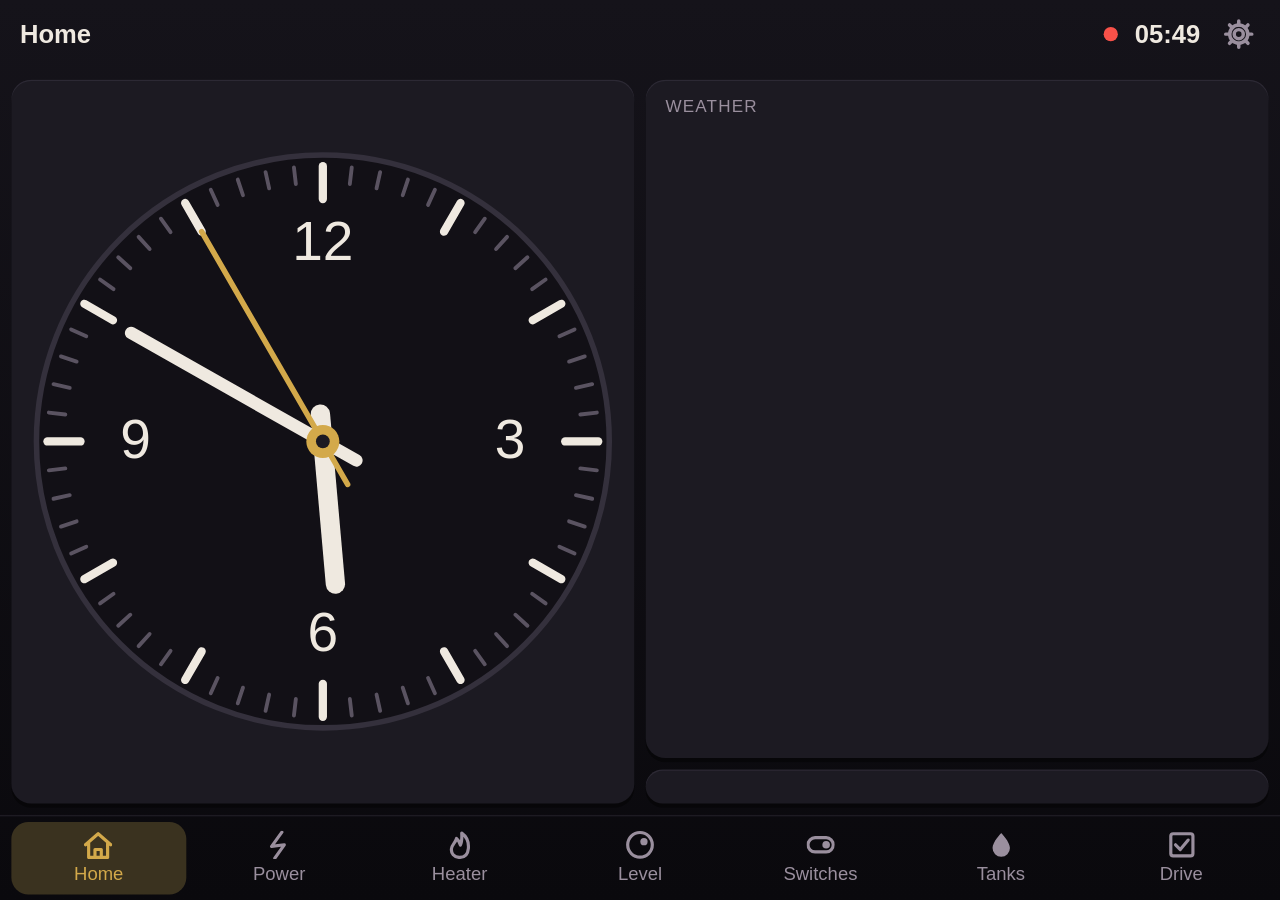
==== static/app.html @ 7e8dc15c "CamperDash: first public release Campervan monitoring and control: one RP2350 relay-board hub talks " ====
<!DOCTYPE html>
<html lang="en">
<head>
<meta charset="utf-8">
<meta name="viewport" content="width=device-width, initial-scale=1, viewport-fit=cover">
<meta name="theme-color" content="#0f0e12">
<!-- Add to Home Screen: the Camperlux icon and name, opening full-screen -->
<link rel="manifest" href="/manifest.json">
<link rel="apple-touch-icon" href="/icon-180.jpg">
<meta name="mobile-web-app-capable" content="yes">
<meta name="apple-mobile-web-app-capable" content="yes">
<meta name="apple-mobile-web-app-title" content="Camperlux">
<!-- black-translucent: the status bar sits over the page, and #app's top padding
     (the safe area) keeps the page clear of it - with "black" the space was given twice -->
<meta name="apple-mobile-web-app-status-bar-style" content="black-translucent">
<script>if(/; wv\)/.test(navigator.userAgent)) document.documentElement.classList.add("wv");</script>
<title>IntrepidVan</title>
<style>
/* The van display's look, for any screen. Colours are the display's own
   (display/gfx.py); on a wide screen the pages are laid out as on the 4"
   panel, on a phone the cards stack. */
:root{
  --bg:#0f0e12; --bgtop:#15131a; --bgbot:#0a090d; --panel:#1c1a22; --panel2:#27242e;
  --line:#34303c; --hi:#2c2934; --txt:#efe9e0; --muted:#9a8f9e; --green:#3fb950;
  --amber:#d29922; --red:#f85149; --blue:#58a6ff; --cyan:#39d3c3; --brand:#d3a94a;
  --flame:#ff9d3c; --ember:#ff6a3d; --r:14px;
}
*{box-sizing:border-box;-webkit-tap-highlight-color:transparent}
html,body{margin:0;height:100%;background:var(--bg);color:var(--txt);overflow:hidden;
  font-family:Inter,-apple-system,"Segoe UI",Roboto,Helvetica,Arial,sans-serif;
  -webkit-font-smoothing:antialiased;user-select:none}
#app{position:fixed;left:0;top:0;width:100vw;height:100vh;display:flex;flex-direction:column;
  transform-origin:0 0;
  background:linear-gradient(var(--bgtop),var(--bgbot));
  padding:env(safe-area-inset-top) env(safe-area-inset-right) 0 env(safe-area-inset-left)}
body.alerting #app{top:var(--alerth,52px);padding-top:0}
/* Inside the Android app the app itself keeps the page clear of the status and
   navigation bars, yet its WebView still reports them as safe areas: without
   this the space was given twice, a band above the header and below the tabs. */
html.wv #app{padding:0}
html.wv nav{height:60px;padding-bottom:4px}
html.wv #alertbar{padding-top:10px}
/* no hub password yet: a reminder in the header, until one is set */
#nopw{background:var(--amber);color:#15131a;font-size:12px;font-weight:700;padding:4px 10px;border-radius:999px;
  text-decoration:none;white-space:nowrap}   /* the banner covers the notch */
#alertbar{position:fixed;left:0;right:0;top:0;z-index:950;display:none;align-items:center;gap:12px;
  padding:calc(10px + env(safe-area-inset-top)) calc(16px + env(safe-area-inset-right)) 10px calc(16px + env(safe-area-inset-left));
  background:var(--red);color:#fff;font-size:15px;font-weight:600;box-shadow:0 2px 18px rgba(0,0,0,.5)}
#alertbar.show{display:flex}
#alertbar .atext{flex:1;min-width:0}
#alertbar .adetail{display:block;font-weight:400;font-size:13px;opacity:.92;margin-top:2px}
#alertbar button{background:rgba(255,255,255,.16);color:#fff;border:1px solid rgba(255,255,255,.5);
  border-radius:10px;padding:8px 12px;font-weight:600;flex:0 0 auto}
button{font:inherit;color:inherit;border:0;background:none;cursor:pointer}
svg{display:block}
.ic{width:18px;height:18px;flex:0 0 auto;fill:none;stroke:currentColor;stroke-width:2;
  stroke-linecap:round;stroke-linejoin:round}

/* ---- header: the page's name, its selector or buttons, status and clock -- */
header{height:48px;flex:0 0 auto;display:flex;align-items:center;gap:10px;padding:0 14px}
#title{font-weight:600;font-size:18px;white-space:nowrap;overflow:hidden;text-overflow:ellipsis;min-width:0}
#hbar{display:flex;gap:8px;align-items:center;flex:0 1 auto;min-width:0;overflow-x:auto;scrollbar-width:none}
#hbar::-webkit-scrollbar{display:none}
.chip{display:flex;align-items:center;gap:6px;background:var(--panel);border-radius:999px;
  padding:5px 12px 5px 9px;font-size:14px;color:var(--txt);white-space:nowrap}
.chip .ic{width:16px;height:16px;color:var(--muted)}
.seg{display:flex;background:var(--panel);border-radius:999px;padding:2px}
.seg button{padding:4px 12px;border-radius:999px;font-size:14px;white-space:nowrap}
.seg button.on{background:var(--brand);color:#000}
#hright{margin-left:auto;display:flex;align-items:center;gap:12px;flex:0 0 auto}
#link{width:10px;height:10px;border-radius:50%;background:var(--muted)}
#link.ok{background:var(--green)} #link.stale{background:var(--amber)} #link.down{background:var(--red)}
#clock{font-weight:600;font-size:18px;font-variant-numeric:tabular-nums}
#gear{display:flex;padding:4px;color:var(--muted)} #gear .ic{width:22px;height:22px}

/* ---- the pages, side by side for swiping ---- */
#pages{position:relative;flex:1 1 auto;overflow:hidden;touch-action:pan-y}
.page{position:absolute;inset:0;overflow-y:auto;overflow-x:hidden;padding:8px;display:none;
  -webkit-overflow-scrolling:touch}
.page.show{display:block}
.view{display:none;height:100%} .view.show{display:block}

/* ---- the tab bar ---- */
nav{height:calc(60px + env(safe-area-inset-bottom));flex:0 0 auto;display:flex;justify-content:space-around;align-items:stretch;
  padding:4px 6px calc(4px + env(safe-area-inset-bottom));border-top:1px solid #1d1b22}
nav button{flex:1;min-width:0;display:flex;flex-direction:column;align-items:center;justify-content:center;
  gap:3px;font-size:13px;color:var(--muted);border-radius:12px;margin:0 2px;white-space:nowrap;overflow:hidden}
nav button .ic{width:20px;height:20px}
nav button.on{color:var(--brand);background:#3a321f}

/* ---- cards and controls ---- */
.card{background:var(--panel);border-radius:var(--r);padding:12px 14px;position:relative;
  box-shadow:0 3px 0 #0006, inset 0 1px 0 var(--hi)}
.lab{font-size:12px;letter-spacing:.8px;text-transform:uppercase;color:var(--muted)}
.muted{color:var(--muted)} .small{font-size:13px} .num{font-variant-numeric:tabular-nums}
.btn{display:flex;align-items:center;justify-content:center;gap:8px;background:var(--panel2);
  border-radius:12px;min-height:44px;padding:0 12px;font-size:17px;font-weight:600}
.btn:disabled{opacity:.45;cursor:default}
.btn.lit{background:var(--brand);color:#000} .btn.hot{background:var(--flame);color:#000}
.btn.danger{background:#7a2b2c} .btn.go{background:#2c6b3a}
.btn .ic{width:18px;height:18px}
.step{display:inline-flex;align-items:center;gap:4px}
.step button{width:32px;height:32px;border-radius:50%;background:var(--panel2);display:flex;
  align-items:center;justify-content:center} .step button .ic{width:14px;height:14px}
.step b{min-width:58px;text-align:center;background:var(--panel2);border-radius:8px;padding:5px 6px;
  font-variant-numeric:tabular-nums}
.tog{width:52px;height:28px;border-radius:14px;background:var(--panel2);position:relative;flex:0 0 auto}
.tog::after{content:"";position:absolute;top:4px;left:4px;width:20px;height:20px;border-radius:50%;
  background:var(--muted);transition:.2s}
.tog.on{background:var(--brand)} .tog.on::after{left:28px;background:var(--txt)}
.dot{display:inline-block;width:10px;height:10px;border-radius:50%;vertical-align:middle}
.grid{display:grid;gap:8px;height:100%}

/* layouts per page: the display's on a wide screen, stacked on a phone */
.home{grid-template-columns:1fr 1fr} .home .right{display:grid;gap:8px;grid-template-rows:1fr auto}
.two{grid-template-columns:1fr 1fr}
.side{grid-template-columns:minmax(0,1.7fr) minmax(170px,1fr)}
.sw{grid-template-columns:repeat(3,1fr);grid-template-rows:1fr 1fr}
/* Laid out as the display: rows share the height, and diagrams shrink to fit
   it - without this a wide column made the clock, the heater diagram and the
   bubble taller than the screen on a phone held sideways. */
body:not(.narrow) .home,body:not(.narrow) .two,body:not(.narrow) .side{grid-template-rows:minmax(0,1fr)}
body:not(.narrow) .grid > *{min-height:0}
body:not(.narrow) #lvmain{min-height:0 !important}
.dia,#clockface{max-width:100%;max-height:100%}
/* a phone held upright: the cards stack (body.narrow is set by fit() below) */
body.narrow .home,body.narrow .two,body.narrow .side{grid-template-columns:1fr;height:auto}
body.narrow .sw{grid-template-columns:1fr 1fr;grid-template-rows:none;height:auto}
body.narrow .grid{height:auto}
body.narrow #clock{font-size:16px}
body.narrow header{gap:8px;padding:6px 10px;height:auto;flex-wrap:wrap;row-gap:6px}
body.narrow #title{flex:1 1 0} body.narrow #hbar{order:3;width:100%} body.narrow #hbar:empty{display:none}
body.narrow nav{padding-left:2px;padding-right:2px}
body.narrow nav button{font-size:10.5px;margin:0 1px;padding:0}
/* upright phone: the weather and battery cards' contents sit in the middle */
body.narrow #wbody,body.narrow #hbatt{text-align:center}
body.narrow #wbody>div:first-child,body.narrow #hbatt .battbox{justify-content:center}

/* ---- Home ---- */
#clockface{width:100%;height:100%;max-height:100%;cursor:pointer}
.wx{cursor:pointer;min-height:120px}
.wx .big{font-size:44px;font-weight:700;line-height:1}
.wxmap{margin-top:10px}
.wxmap a{position:relative;display:block;width:100%;height:110px;border-radius:10px;
  overflow:hidden;background:#27242e;border:1px solid var(--line)}
.wxmap a img{position:absolute;width:257px;height:257px;max-width:none}
.wxmap a i{position:absolute;left:50%;top:50%;width:12px;height:12px;margin:-6px 0 0 -6px;border-radius:50%;
  background:#f85149;border:2px solid #fff;box-shadow:0 0 0 2px rgba(0,0,0,.35)}
.wxmap a b{position:absolute;right:3px;bottom:2px;font:9px sans-serif;color:#333;
  background:rgba(255,255,255,.75);padding:0 2px;border-radius:2px}
.wxmap .ll{text-align:center;margin-top:5px}
.battbox{display:flex;gap:14px;align-items:center}
.pct{font-size:36px;font-weight:700}

/* ---- Power flow and heater diagram ---- */
.dia{width:100%;height:100%}
.dia{font-size:15px} .dia text{fill:var(--txt);font-family:inherit}   /* size on the svg, so a label's own font-size wins */
.dia .m{fill:var(--muted)} .dia .b{font-weight:600;font-size:18px}
.trk{fill:none;stroke-width:3} .flowdots{fill:none;stroke-width:7;stroke-linecap:round;
  stroke-dasharray:0 14;animation:run linear infinite}
@keyframes run{to{stroke-dashoffset:-14}}
@keyframes spin{to{transform:rotate(360deg)}}
@keyframes flick{0%,100%{transform:scale(1,1)}30%{transform:scale(.94,1.08)}60%{transform:scale(1.04,.93)}80%{transform:scale(.97,1.04)}}
@keyframes rise{0%{transform:translateY(0);opacity:0}15%{opacity:1}100%{transform:translateY(-44px);opacity:0}}
@keyframes puff{0%{transform:translate(0,0) scale(.5);opacity:.8}100%{transform:translate(4px,20px) scale(1.4);opacity:0}}
@keyframes dash{to{stroke-dashoffset:-12}}
@keyframes glow{0%,100%{opacity:.55}50%{opacity:1}}
.fan{transform-box:fill-box;transform-origin:50% 50%;animation:spin 1.6s linear infinite}
.flame{transform-box:fill-box;transform-origin:50% 100%;animation:flick .9s ease-in-out infinite}
.pipe{stroke-width:6;fill:none;stroke-dasharray:6 6;animation:dash .3s linear infinite}
.bub{animation:rise 1.7s ease-in infinite}
.puff{animation:puff 1.4s ease-out infinite}
.elem{animation:glow 1.6s ease-in-out infinite}

/* ---- heater controls ---- */
.ctrls{display:grid;gap:7px;align-content:start}
.ctrls .row{display:grid;grid-template-columns:1fr 48px;gap:7px}

/* ---- Lights ---- */
#wheel{width:150px;height:150px;border-radius:50%;position:relative;cursor:crosshair;flex:0 0 auto;
  background:radial-gradient(circle,#fff 0,#fff0 70%),conic-gradient(red,yellow,lime,cyan,blue,magenta,red)}
#wheel.off{opacity:.45}
#wmark{position:absolute;width:16px;height:16px;border-radius:50%;border:3px solid var(--txt);
  box-shadow:0 0 0 2px #000;transform:translate(-50%,-50%)}
#panicbtn{width:112px;height:112px;border-radius:50%;background:#b8403b;color:var(--txt);
  font-weight:700;font-size:18px;display:flex;flex-direction:column;align-items:center;
  justify-content:center;gap:4px;margin:10px auto;position:relative;touch-action:none}
#panicring{position:absolute;inset:-7px;border-radius:50%;
  background:conic-gradient(var(--txt) var(--p,0%),#0000 0);-webkit-mask:radial-gradient(#0000 60px,#000 61px);
  mask:radial-gradient(#0000 60px,#000 61px)}

/* ---- Level ---- */
.lvl svg text{font-family:inherit}

/* ---- Switches ---- */
.swb{display:flex;flex-direction:column;justify-content:space-between;text-align:left;
  background:var(--panel);border-radius:var(--r);padding:14px;min-height:108px;
  box-shadow:0 3px 0 #0006, inset 0 1px 0 var(--hi);border:1px solid transparent}
.swb .ic{width:28px;height:28px;color:var(--muted)}
.swb.on{background:#33291a;border-color:var(--brand)} .swb.on .ic{color:var(--brand)}
.swb b{font-size:18px;margin-top:10px} .swb .ft{display:flex;justify-content:space-between;align-items:center}

/* ---- Drive ---- */
.tick{display:flex;align-items:center;gap:12px;padding:9px 0;cursor:pointer;font-size:17px}
.tick .box{width:24px;height:24px;border-radius:5px;border:2px solid var(--line);display:flex;
  align-items:center;justify-content:center;flex:0 0 auto}
.tick.on{color:var(--muted)} .tick.on .box{background:var(--green);border-color:var(--green)}
.check{display:flex;gap:12px;align-items:flex-start;padding:7px 0}

/* ---- the logo page: the whole screen, as on the display ---- */
#logopage{display:none;align-items:center;justify-content:center;background:var(--bg)}
#logopage.show{display:flex}
#badge{width:min(88%,88vh);height:auto;max-height:88%;border-radius:50%;pointer-events:none}
body.logo header,body.logo nav{display:none}

/* ---- pop-ups ---- */
#modal{position:fixed;inset:0;background:#000a;display:none;align-items:center;justify-content:center;z-index:50}
#modal.show{display:flex}
#modal .box{background:var(--panel);border-radius:16px;padding:18px;width:min(380px,92vw);text-align:center}
#modal h3{margin:4px 0 12px;font-size:21px} #modal p{margin:6px 0;color:var(--muted)}
#modal .acts{display:grid;grid-template-columns:1fr 1fr;gap:10px;margin-top:16px}
#toast{position:fixed;left:50%;bottom:74px;transform:translateX(-50%);background:var(--panel2);
  padding:9px 16px;border-radius:12px;display:none;z-index:40;font-size:15px}
</style>
</head>
<body>
<div id="app">
  <header>
    <div id="title">Home</div>
    <div id="hbar"></div>
    <div id="hright"><a id="nopw" href="/settings#security" style="display:none">Set a hub password</a>
      <span id="link" title="Hub"></span><span id="clock">--:--</span>
      <a id="gear" href="/settings" title="Settings"><svg class="ic" viewBox="0 0 18 18"><use href="#i-gear"/></svg></a></div>
  </header>
  <div id="pages">

  <!-- ================= Home ================= -->
  <section class="page" data-page="home">
    <div class="view show" data-view="main">
      <div class="grid home">
        <div class="card" style="padding:6px;display:flex;align-items:center;justify-content:center"
             onclick="subview('home','timer')"><svg id="clockface" viewBox="-110 -110 220 220"></svg></div>
        <div class="right">
          <div class="card wx" onclick="subview('home','forecast')">
            <div style="display:flex;justify-content:space-between"><span class="lab">Weather</span>
              <span class="muted small" id="wplace"></span></div>
            <div id="wbody"></div>
          </div>
          <div class="card" onclick="go('power');subview('power','battery')"><div id="hbatt"></div></div>
        </div>
      </div>
    </div>
    <div class="view" data-view="forecast"><div class="grid" style="grid-template-rows:auto 1fr">
      <div class="card"><div style="display:flex;justify-content:space-between"><span class="lab">Next 12 hours</span>
        <span class="small" style="color:var(--blue)">bars: chance of rain</span></div><svg id="fc12" viewBox="0 0 440 100" style="width:100%"></svg></div>
      <div class="grid" id="fcdays" style="grid-template-columns:repeat(3,1fr);height:auto"></div>
    </div></div>
    <div class="view" data-view="timer">
      <div id="ktview" style="text-align:center">
        <div id="kttime" class="num" style="font-size:min(22vw,110px);font-weight:700;margin-top:6px">05:00</div>
        <div class="muted" id="ktstate">Set the time</div>
        <div class="grid" style="grid-template-columns:repeat(4,1fr);height:auto;margin-top:14px">
          <button class="btn" data-kt="-60">&minus; 1 min</button><button class="btn" data-kt="60">+ 1 min</button>
          <button class="btn" data-kt="300">+ 5 min</button><button class="btn" data-kt="600">+ 10 min</button></div>
        <div class="grid" style="grid-template-columns:1fr 1fr;height:auto;margin-top:8px">
          <button class="btn" id="ktreset">Reset</button><button class="btn go" id="ktgo">Start</button></div>
      </div>
      <div id="acview" style="display:none;text-align:center">
        <div id="actime" class="num" style="font-size:min(22vw,110px);font-weight:700;color:var(--brand)">07:00</div>
        <div class="muted" id="acnote">&nbsp;</div>
        <div class="grid" style="grid-template-columns:repeat(4,1fr);height:auto;margin-top:14px">
          <button class="btn" data-ac="-60">&minus; 1 h</button><button class="btn" data-ac="60">+ 1 h</button>
          <button class="btn" data-ac="-5">&minus; 5 min</button><button class="btn" data-ac="5">+ 5 min</button></div>
        <div class="grid" style="grid-template-columns:repeat(3,1fr);height:auto;margin-top:8px">
          <button class="btn" id="acdays">Every day</button><button class="btn" id="acwarm">No warm-up</button>
          <button class="btn" id="acon">Alarm off</button></div>
      </div>
    </div>
  </section>

  <!-- ================= Power ================= -->
  <section class="page" data-page="power">
    <div class="view show" data-view="flow"><svg class="dia" id="flow" viewBox="0 36 480 242" preserveAspectRatio="xMidYMid meet"></svg></div>
    <div class="view" data-view="details"><div class="grid two">
      <div class="card"><div style="display:flex;justify-content:space-between;align-items:center">
        <span class="lab">Battery</span><button class="chip" onclick="subview('power','day')">24 h</button></div>
        <div id="pdbatt"></div></div>
      <div class="grid" id="pdtiles" style="grid-template-rows:repeat(4,1fr)"></div>
    </div></div>
    <div class="view" data-view="day"><div class="grid" style="grid-template-rows:1fr auto">
      <div class="card"><div style="display:flex;justify-content:space-between;align-items:center">
        <span class="lab">Battery &middot; last 24 hours</span><button class="chip" onclick="subview('power','flow')">Now</button></div>
        <svg id="daychart" viewBox="0 0 440 150" style="width:100%;height:calc(100% - 30px)" preserveAspectRatio="none"></svg></div>
      <div class="card"><span class="lab">Energy today</span><div id="today" class="grid" style="grid-template-columns:repeat(4,1fr);height:auto;margin-top:6px"></div></div>
    </div></div>
    <div class="view" data-view="battery"><div class="grid two" id="battpage"></div></div>
    <div class="view" data-view="lights"><div class="grid side">
      <div class="card" style="display:flex;gap:18px;flex-wrap:wrap;align-items:center;justify-content:center">
        <div style="width:100%" class="lab">Ambient light</div>
        <div id="wheel"><div id="wmark"></div></div>
        <div style="display:grid;gap:8px;min-width:130px">
          <button class="btn" id="amon">Off</button><button class="btn" id="amcyc">Cycle</button>
          <button class="btn" id="amwarm">Warm</button>
          <div class="muted small" style="text-align:center">Brightness</div>
          <div class="step" style="justify-content:center"><button data-ab="-10"><svg class="ic" viewBox="0 0 18 18"><use href="#i-minus"/></svg></button>
            <b id="ambv">50%</b><button data-ab="10"><svg class="ic" viewBox="0 0 18 18"><use href="#i-plus"/></svg></button></div>
        </div>
      </div>
      <div class="card" style="text-align:center"><div class="lab" style="text-align:left">Security</div>
        <button id="panicbtn"><span id="panicring"></span><svg class="ic" viewBox="0 0 18 18" style="width:28px;height:28px"><use href="#i-siren"/></svg>Hold</button>
        <div class="muted small">Hold for the siren</div>
        <button class="btn" id="guardbtn" style="width:100%;margin-top:12px">Guard off</button>
        <div class="muted small" id="guardnote" style="margin-top:6px"></div>
        <button class="btn" id="ledbtn" style="width:100%;margin-top:12px">Status light on</button>
        <div class="muted small" style="margin-top:6px">The van display's gold light. Alarms still flash it.</div>
      </div>
    </div></div>
  </section>

  <!-- ================= Heater ================= -->
  <section class="page" data-page="heater">
    <div class="view show" data-view="main"><div class="grid side">
      <div>
        <svg class="dia" id="hdia" viewBox="0 36 292 242" preserveAspectRatio="xMidYMid meet"></svg>
        <svg class="dia" id="hdial" viewBox="0 36 292 242" preserveAspectRatio="xMidYMid meet" style="display:none"></svg>
      </div>
      <div class="ctrls">
        <button class="btn" data-heat="air"><svg class="ic" viewBox="0 0 18 18"><use href="#i-flame"/></svg>Air heat</button>
        <button class="btn" data-heat="combi"><svg class="ic" viewBox="0 0 18 18"><use href="#i-flame"/></svg>Air + water</button>
        <button class="btn" data-heat="water"><svg class="ic" viewBox="0 0 18 18"><use href="#i-drop"/></svg>Water heat</button>
        <button class="btn" data-heat="vent" title="The fan on its own: no flame, no heat"><svg class="ic" viewBox="0 0 18 18"><use href="#i-fan"/></svg>Fan only</button>
        <div class="row"><button class="btn" id="hwater"><svg class="ic" viewBox="0 0 18 18"><use href="#i-drop"/></svg><span>60&deg;C</span></button>
          <button class="btn" data-heat="read" title="Read the heater"><svg class="ic" viewBox="0 0 18 18"><use href="#i-refresh"/></svg></button></div>
        <button class="btn danger" data-heat="off"><svg class="ic" viewBox="0 0 18 18"><use href="#i-power"/></svg>Off</button>
        <div style="display:flex;align-items:center;justify-content:center;gap:10px;margin-top:4px">
          <span class="muted">Heat to</span><span class="step"><button id="tminus"><svg class="ic" viewBox="0 0 18 18"><use href="#i-minus"/></svg></button>
          <b id="ttarget">20&deg;</b><button id="tplus"><svg class="ic" viewBox="0 0 18 18"><use href="#i-plus"/></svg></button></span></div>
        <div style="display:flex;align-items:center;justify-content:center;gap:6px" title="Fan speed, sent with the next heater command">
          <span class="muted">Fan</span><button class="btn" data-fan="1" style="min-width:40px;min-height:34px;padding:0">1</button><button class="btn" data-fan="2" style="min-width:40px;min-height:34px;padding:0">2</button><button class="btn" data-fan="3" style="min-width:40px;min-height:34px;padding:0">3</button><button class="btn" data-fan="4" style="min-width:40px;min-height:34px;padding:0">4</button></div>
        <div class="muted small" id="hmsg" style="text-align:center;min-height:18px"></div>
      </div>
    </div></div>
    <div class="view" data-view="schedule"><div id="sched" class="grid" style="grid-template-rows:repeat(3,auto);height:auto"></div></div>
  </section>

  <!-- ================= Level ================= -->
  <section class="page lvl" data-page="level">
    <div class="view show" data-view="main"><div class="grid side">
      <div class="card" style="padding:6px;display:flex;flex-direction:column">
        <svg id="lvmain" viewBox="0 0 200 200" style="flex:1;width:100%;min-height:200px"></svg>
        <div class="grid" style="grid-template-columns:1fr 1fr;height:auto">
          <button class="btn lit" id="lvbub">Bubble</button><button class="btn" id="lvwh">Wheels</button></div>
      </div>
      <div class="grid" style="grid-template-rows:1fr 1fr auto">
        <div class="card" id="lvfront"></div><div class="card" id="lvside"></div>
        <button class="btn on" id="lvcal">Set level here</button>
      </div>
    </div></div>
    <!-- G-force, for driving: as on the display -->
    <div class="view" data-view="gforce"><div class="grid side">
      <div class="card" style="padding:6px"><svg id="gball" viewBox="0 0 220 220" style="width:100%;height:100%;min-height:200px"></svg></div>
      <div class="grid" style="grid-template-rows:repeat(4,1fr)">
        <div class="card" id="gfwd"></div><div class="card" id="gcor"></div><div class="card" id="gbump"></div>
        <div class="card" id="gpeak" style="cursor:pointer" title="Tap to reset the peaks"></div>
      </div>
    </div></div>
  </section>

  <!-- ================= Switches ================= -->
  <section class="page" data-page="switches"><div class="grid sw" id="swgrid"></div></section>

  <!-- ================= Tanks ================= -->
  <section class="page" data-page="tanks"><div class="grid two" id="tanksgrid"></div></section>

  <!-- ================= Drive ================= -->
  <section class="page" data-page="drive"><div class="grid two">
    <div class="card"><div class="lab">The van</div><div id="dchecks" style="margin-top:6px"></div></div>
    <div class="card"><div class="lab">Before you go</div><div id="dticks" style="margin-top:4px"></div></div>
  </div></section>

  <!-- ================= the logo: past either end, no tab ================= -->
  <section class="page" data-page="logo" id="logopage">
    <img src="badge.jpg" alt="Camperlux" id="badge">
  </section>

  </div>
  <nav id="tabs"></nav>
</div>
<div id="modal"><div class="box"><h3 id="mtitle"></h3><div id="mlines"></div>
  <div class="acts"><button class="btn" id="mno">Cancel</button><button class="btn go" id="myes">Start</button></div></div></div>
<div id="toast"></div>

<svg width="0" height="0" style="position:absolute">
  <!-- the display's line icons (display/icons.py), 18 px box -->
  <symbol id="i-home" viewBox="0 0 18 18"><path d="M1 9 9 2l8 7M3 8v9h12V8M7 17v-5h4v5"/></symbol>
  <symbol id="i-bolt" viewBox="0 0 18 18"><path d="M11 1 4.5 10l8-1-6 8.5"/></symbol>
  <symbol id="i-flame" viewBox="0 0 18 18"><path d="M9 17c-3.4 0-5.4-2.6-5-5.6.4-2.7 2.4-3.6 3.2-6.4 1.5 1.3 2.2 2.8 2.4 4.2.8-1.3 1.1-3.3.9-7.6 3.2 2.3 4.5 6 4.2 9.6C14.4 14.8 12.4 17 9 17z"/></symbol>
  <symbol id="i-level" viewBox="0 0 18 18"><circle cx="9" cy="9" r="7.8"/><circle cx="11.5" cy="7" r="2.3" fill="currentColor" stroke="none"/></symbol>
  <symbol id="i-switch" viewBox="0 0 18 18"><rect x="1" y="4.5" width="16" height="9" rx="4.5"/><circle cx="12.5" cy="9" r="2.4" fill="currentColor" stroke="none"/></symbol>
  <symbol id="i-check" viewBox="0 0 18 18"><rect x="2" y="2" width="14" height="14" rx="1.5"/><path d="m5 9 3 3 5-6"/></symbol>
  <symbol id="i-sun" viewBox="0 0 18 18"><circle cx="9" cy="9" r="3.4" fill="currentColor" stroke="none"/><path d="M9 1.2v2M9 14.8v2M1.2 9h2M14.8 9h2M3.5 3.5l1.4 1.4M13.1 13.1l1.4 1.4M3.5 14.5l1.4-1.4M13.1 4.9l1.4-1.4" stroke-width="1.6"/></symbol>
  <symbol id="i-battery" viewBox="0 0 18 18"><rect x="1" y="5" width="14" height="9" rx="1.5"/><path d="M17 8v3" stroke-width="2.4"/><rect x="3.5" y="7.5" width="7" height="4" rx="1" fill="currentColor" stroke="none"/></symbol>
  <symbol id="i-bulb" viewBox="0 0 18 18"><circle cx="9" cy="7.5" r="5.7"/><path d="M6.8 13.3 7 14.5M11.2 13.3 11 14.5M7 15h4M7.5 17h3"/></symbol>
  <symbol id="i-drop" viewBox="0 0 18 18"><path d="M9 1.5s5.5 5.6 5.5 9.6a5.5 5.5 0 0 1-11 0C3.5 7.1 9 1.5 9 1.5z" fill="currentColor" stroke="none"/></symbol>
  <symbol id="i-snow" viewBox="0 0 18 18"><path d="M9 1v16M2.1 5l13.8 8M2.1 13 15.9 5"/></symbol>
  <symbol id="i-power" viewBox="0 0 18 18"><path d="M5 5.3a6.8 6.8 0 1 0 8 0M9 1.5v7"/></symbol>
  <symbol id="i-refresh" viewBox="0 0 18 18"><path d="M15.4 11A6.8 6.8 0 1 1 13.8 4.2"/><path d="M14.5 1l2 6.5L10 6z" fill="currentColor" stroke="none"/></symbol>
  <symbol id="i-minus" viewBox="0 0 18 18"><path d="M3 9h12" stroke-width="2.6"/></symbol>
  <symbol id="i-plus" viewBox="0 0 18 18"><path d="M3 9h12M9 3v12" stroke-width="2.6"/></symbol>
  <symbol id="i-clock" viewBox="0 0 18 18"><circle cx="9" cy="9" r="7.8"/><path d="M9 9V4.5M9 9l3 1.5"/></symbol>
  <symbol id="i-alarm" viewBox="0 0 18 18"><circle cx="9" cy="10" r="7.2"/><path d="M9 10V6.5M9 10l2.5 1.5M1.5 4l3-2.5M16.5 4l-3-2.5"/></symbol>
  <symbol id="i-plug" viewBox="0 0 18 18"><path d="M6.5 1v4M11.5 1v4M3.5 5h11v4a5.5 5.5 0 0 1-11 0zM9 14.5v3"/></symbol>
  <symbol id="i-engine" viewBox="0 0 18 18"><circle cx="5" cy="11" r="3.5"/><rect x="8.5" y="4" width="8.5" height="13" rx="1"/><path d="M11.3 7v7M14.2 7v7" stroke-width="1.5"/></symbol>
  <symbol id="i-siren" viewBox="0 0 18 18"><path d="M4 16v-5a5 5 0 0 1 10 0v5M2.5 16h13M9 1v2M2.5 3.5 4 5M15.5 3.5 14 5"/></symbol>
  <symbol id="i-gear" viewBox="0 0 18 18"><circle cx="9" cy="9" r="2.6"/><path d="M9 1.5v2.2M9 14.3v2.2M1.5 9h2.2M14.3 9h2.2M3.7 3.7l1.6 1.6M12.7 12.7l1.6 1.6M3.7 14.3l1.6-1.6M12.7 5.3l1.6-1.6"/><circle cx="9" cy="9" r="5.2"/></symbol>
  <symbol id="i-fan" viewBox="0 0 18 18"><circle cx="9" cy="9" r="7.9"/><path d="M9 9V3.7M9 9l4.6 2.65M9 9l-4.6 2.65" stroke-width="3.2"/></symbol>
  <symbol id="i-tv" viewBox="0 0 18 18"><rect x="1" y="2.5" width="16" height="11" rx="1.5"/><path d="M9 13.5v3M5.5 16.5h7"/></symbol>
  <symbol id="i-music" viewBox="0 0 18 18"><path d="M6.5 14V4L15 2v10"/><circle cx="4.6" cy="14.2" r="2.3" fill="currentColor" stroke="none"/><circle cx="13.1" cy="12.2" r="2.3" fill="currentColor" stroke="none"/></symbol>
  <symbol id="i-usb" viewBox="0 0 18 18"><path d="M9 3v11.5M9 11 5 8.5V6.6M9 9l4-2.5V4.9"/><path d="M9 .5l2.4 3.5H6.6z" fill="currentColor" stroke="none"/><circle cx="5" cy="5.4" r="1.6" fill="currentColor" stroke="none"/><rect x="11.7" y="2.4" width="2.6" height="2.6" rx=".5" fill="currentColor" stroke="none"/><circle cx="9" cy="15.4" r="2.1" fill="currentColor" stroke="none"/></symbol>
  <symbol id="i-cup" viewBox="0 0 18 18"><path d="M3 6h10l-1 9.5H4zM13.3 7.9a2.4 2.4 0 0 1 0 5"/><path d="M6 1.5v2.3M9.5 1.5v2.3" stroke-width="1.6"/></symbol>
  <symbol id="i-wifi" viewBox="0 0 18 18"><path d="M2.3 7.4a9.5 9.5 0 0 1 13.4 0M4.9 10.4a5.8 5.8 0 0 1 8.2 0"/><circle cx="9" cy="14.3" r="1.7" fill="currentColor" stroke="none"/></symbol>
  <symbol id="i-back" viewBox="0 0 18 18"><path d="M11 3 5 9l6 6" stroke-width="2.4"/></symbol>
</svg>

<script src="/common.js"></script>
<script>
"use strict";
// ============================================================================
// State
// ============================================================================
const $ = id => document.getElementById(id);
const PAGES = [["home","Home","home"],["power","Power","bolt"],["heater","Heater","flame"],
               ["level","Level","level"],["switches","Switches","switch"],["tanks","Tanks","drop"],
               ["drive","Drive","check"]];
let D = null;                 // the latest /api/data
let WX = null;                // the latest /api/weather
let LV = null;                // the latest /api/level
let hubOff = 0;               // hub clock minus this device's, s
let page = 0;
const LOGO = PAGES.length;    // the logo page: after the tabs' pages, reached by swiping
const sub = {home:"main", power:"flow", heater:"main", level:"main"};
let heaterView = "flow", levelView = "bubble", clockView = "timer";
let target = null, water = 2, busy = null, result = null, resultAt = 0;
let editing = 0;              // ms of the last local edit to a shared setting
const ic = (n, cls) => '<svg class="ic' + (cls ? ' ' + cls : '') + '" viewBox="0 0 18 18"><use href="#i-' + n + '"/></svg>';
const esc = s => String(s == null ? "" : s).replace(/[&<>"]/g, c => ({"&":"&amp;","<":"&lt;",">":"&gt;",'"':"&quot;"}[c]));
const hubNow = () => Date.now() / 1000 + hubOff;
const hm = h => { if(h == null || h < 0) return "–"; if(h >= 99) return "99+ h";
  const m = Math.round(h * 60); return m < 60 ? m + " m" : Math.floor(m / 60) + " h " + (m % 60) + " m"; };
// the same, tight: "12h15m", "45m", "99h+"
const hmShort = h => { if(h == null || h < 0) return "–"; if(h >= 99) return "99h+";
  const m = Math.round(h * 60); return m < 60 ? m + "m" : Math.floor(m / 60) + "h" + String(m % 60).padStart(2, "0") + "m"; };
const num = (v, d) => v == null ? "–" : Number(v).toFixed(d || 0);
function toast(t){ const e = $("toast"); e.textContent = t; e.style.display = "block";
  clearTimeout(toast.t); toast.t = setTimeout(() => e.style.display = "none", 3500); }

async function post(url, body){
  // the hub's password, when one is set, is asked for and sent by common.js
  const r = await (await fetch(url, {method:"POST", headers:{"Content-Type":"application/json"},
                                     body:JSON.stringify(body)})).json();
  if(r && r.auth) throw new Error("needs the hub's password");
  if(r && r.ok === false) throw new Error(r.error || "refused");
  return r;
}
async function share(part){           // the display's shared settings, as on the Van page
  editing = Date.now();
  try{ const r = await post("/api/display", part); if(D){ D.display = r.display; D.wake = r.wake; } render(); }
  catch(e){ toast("Not saved: " + e.message); }
}

// ============================================================================
// Navigation: tabs, header, sub-views, swipe
// ============================================================================
function buildTabs(){
  $("tabs").innerHTML = PAGES.map((p, i) => '<button data-i="' + i + '">' + ic(p[2]) + p[1] + '</button>').join("");
  $("tabs").querySelectorAll("button").forEach(b => b.onclick = () => go(+b.dataset.i));
}
function go(i){
  if(typeof i === "string") i = PAGES.findIndex(p => p[0] === i);
  if(i === page && i !== LOGO){ const n = PAGES[i][0]; if(sub[n]) subview(n, n === "power" ? "flow" : "main"); return; }
  page = i; showPage(); render();
  try{ localStorage.setItem("page", i); }catch(e){}
}
let shownPage = -1;
function showPage(){
  // a page opens at its top: each keeps its own scroll, and coming back to one
  // left scrolled down hid its heading and the top of its first card
  document.querySelectorAll(".page").forEach((s, i) => { s.classList.toggle("show", i === page); s.style.transform = "";
    if(i === page && page !== shownPage) s.scrollTop = 0; });
  shownPage = page;
  document.body.classList.toggle("logo", page === LOGO);
  $("tabs").querySelectorAll("button").forEach((b, i) => b.classList.toggle("on", i === page));
}
function subview(pg, v){
  sub[pg] = v;
  document.querySelectorAll('.page[data-page="' + pg + '"] .view').forEach(e => e.classList.toggle("show", e.dataset.view === v));
  if(pg === "power" && v === "day") loadHistory();
  render();
}
function header(){
  if(page === LOGO) return;
  const name = PAGES[page][0]; let title = PAGES[page][1], bar = "";
  const chip = (label, icon, fn) => '<button class="chip" onclick="' + fn + '">' + ic(icon) + esc(label) + '</button>';
  if(name === "home"){
    const now = new Date();
    title = now.toLocaleDateString("en-GB", {weekday:"long", day:"numeric", month:"long"});
    if(sub.home === "forecast"){ title = "Forecast" + (WX && WX.meta && WX.meta.place ? " · " + WX.meta.place : ""); bar = chip("Home", "back", "subview('home','main')"); }
    if(sub.home === "timer"){ title = clockView === "alarm" ? "Alarm clock" : "Kitchen timer";
      bar = chip(clockView === "alarm" ? "Timer" : "Alarm", clockView === "alarm" ? "clock" : "alarm", "clockView='" + (clockView === "alarm" ? "timer" : "alarm") + "';render()")
          + chip("Home", "back", "subview('home','main')"); }
  } else if(name === "power"){
    const cur = sub.power === "battery" ? "battery" : sub.power === "lights" ? "lights" : "flow";
    bar = '<div class="seg">' + [["Flow","flow"],["Battery","battery"],["Lights","lights"]].map(s =>
      '<button class="' + (s[1] === cur ? "on" : "") + '" onclick="subview(\'power\',\'' + s[1] + '\')">' + s[0] + '</button>').join("") + '</div>';
    if(sub.power === "details") bar += chip("24 h", "clock", "subview('power','day')");
  } else if(name === "heater"){
    if(sub.heater === "schedule"){ title = "Heater schedule"; bar = chip("Heater", "back", "subview('heater','main')"); }
    else bar = (heaterView === "flow" ? chip("Dial", "level", "heaterView='dial';render()") : chip("Diagram", "flame", "heaterView='flow';render()"))
             + chip("Timers", "clock", "subview('heater','schedule')");
  } else if(name === "level"){
    if(sub.level === "gforce"){ title = "G-force"; bar = chip("Level", "level", "subview('level','main')"); }
    else { const l = LV && LV.level; if(l && l.ok && l.off_by != null) title = "Level · " + num(l.off_by, 1) + "° out";
      bar = chip("G-force", "engine", "subview('level','gforce')"); }
  } else if(name === "tanks"){ if(tankLevels().demo) bar = '<span class="chip">' + ic("drop") + 'Sample levels</span>';
  } else if(name === "switches"){ if(!(D && D.relays)) bar = '<span class="chip">' + ic("switch") + 'Not wired yet</span>'; }
  else if(name === "drive"){ const left = driveLeft(); title = left ? "Not ready · " + left + " to check" : "Ready to drive"; }
  $("title").textContent = title;
  if($("hbar").innerHTML !== bar) $("hbar").innerHTML = bar;
}

// Drag between pages, as on the display: the page follows the finger and the
// next one comes in beside it; past a quarter of the way it carries on.
(function(){
  const box = $("pages"); let x0 = null, y0 = 0, dx = 0, drag = false, nb = null, t0 = 0;
  const sec = () => document.querySelectorAll(".page");
  box.addEventListener("pointerdown", e => {
    if(e.target.closest("#wheel,#panicbtn,#lvmain,#hdial,input,select")) return;
    x0 = e.clientX; y0 = e.clientY; dx = 0; drag = false; t0 = Date.now();
  });
  box.addEventListener("pointermove", e => {
    if(x0 === null) return;
    const mx = e.clientX - x0, my = e.clientY - y0;
    if(!drag){ if(Math.abs(mx) < 14 || Math.abs(mx) < Math.abs(my)) { if(Math.abs(my) > 14) x0 = null; return; }
      drag = true; try{ box.setPointerCapture(e.pointerId); }catch(er){} }
    dx = mx / Z;
    const n = sec().length, want = (page + (dx < 0 ? 1 : n - 1)) % n;
    if(nb !== want){ if(nb !== null) sec()[nb].classList.remove("show"); nb = want; sec()[nb].classList.add("show"); }
    const w = box.clientWidth;
    sec()[page].style.transition = sec()[nb].style.transition = "none";
    sec()[page].style.transform = "translateX(" + dx + "px)";
    sec()[nb].style.transform = "translateX(" + (dx + (dx < 0 ? w : -w)) + "px)";
  });
  const end = () => {
    if(x0 === null) return; x0 = null;
    if(!drag){ return; }
    const w = box.clientWidth, v = dx * Z / Math.max(1, Date.now() - t0);
    const goOn = Math.abs(dx) > w / 4 || Math.abs(v) > 0.6;
    const cur = sec()[page], nx = sec()[nb];
    [cur, nx].forEach(s => s.style.transition = "transform .22s ease-out");
    if(goOn){ cur.style.transform = "translateX(" + (dx < 0 ? -w : w) + "px)"; nx.style.transform = "translateX(0)"; }
    else { cur.style.transform = "translateX(0)"; nx.style.transform = "translateX(" + (dx < 0 ? w : -w) + "px)"; }
    const target = nb; nb = null; drag = false;
    setTimeout(() => {
      [cur, nx].forEach(s => { s.style.transition = ""; s.style.transform = ""; });
      if(goOn){ page = target; try{ localStorage.setItem("page", page); }catch(e){} }
      showPage(); render();
    }, 230);
  };
  box.addEventListener("pointerup", end); box.addEventListener("pointercancel", end);
})();

// ============================================================================
// Home: clock, weather, battery
// ============================================================================
function buildClock(){
  let s = '<circle r="104" fill="#121016" stroke="#34303c" stroke-width="2"/>';
  for(let i = 0; i < 60; i++){
    const a = i * Math.PI / 30, big = i % 5 === 0, r0 = big ? 88 : 94, r1 = 100;
    s += '<line x1="' + (Math.sin(a) * r0).toFixed(1) + '" y1="' + (-Math.cos(a) * r0).toFixed(1) + '" x2="' + (Math.sin(a) * r1).toFixed(1) +
         '" y2="' + (-Math.cos(a) * r1).toFixed(1) + '" stroke="' + (big ? "#efe9e0" : "#5a5361") + '" stroke-width="' + (big ? 3 : 1.4) + '" stroke-linecap="round"/>';
  }
  [["12",0,-66],["3",68,6],["6",0,76],["9",-68,6]].forEach(t => s += '<text x="' + t[1] + '" y="' + t[2] + '" text-anchor="middle" fill="#efe9e0" font-size="20" font-family="inherit">' + t[0] + '</text>');
  s += '<line id="hh" y1="10" y2="-52" stroke="#efe9e0" stroke-width="7" stroke-linecap="round"/>' +
       '<line id="mh" y1="14" y2="-80" stroke="#efe9e0" stroke-width="4.5" stroke-linecap="round"/>' +
       '<line id="sh" y1="18" y2="-88" stroke="#d3a94a" stroke-width="2" stroke-linecap="round"/>' +
       '<circle r="6" fill="#d3a94a"/><circle r="2.5" fill="#1c1a22"/>';
  $("clockface").innerHTML = s;
}
function tickClock(){
  const n = new Date(), s = n.getSeconds(), m = n.getMinutes() + s / 60, h = (n.getHours() % 12) + m / 60;
  $("hh").setAttribute("transform", "rotate(" + h * 30 + ")");
  $("mh").setAttribute("transform", "rotate(" + m * 6 + ")");
  $("sh").setAttribute("transform", "rotate(" + s * 6 + ")");
  $("clock").textContent = String(n.getHours()).padStart(2, "0") + ":" + String(n.getMinutes()).padStart(2, "0");
}
const WMO = {0:"Clear",1:"Mostly clear",2:"Partly cloudy",3:"Cloudy",45:"Fog",48:"Freezing fog",51:"Drizzle",53:"Drizzle",
  55:"Heavy drizzle",56:"Freezing drizzle",57:"Freezing drizzle",61:"Light rain",63:"Rain",65:"Heavy rain",66:"Freezing rain",
  67:"Freezing rain",71:"Light snow",73:"Snow",75:"Heavy snow",77:"Snow grains",80:"Showers",81:"Showers",82:"Heavy showers",
  85:"Snow showers",86:"Snow showers",95:"Thunderstorm",96:"Thunder and hail",99:"Thunder and hail"};
function wxIcon(code, size, night){
  // the display's weather pictures, drawn in SVG
  const c = code == null ? 3 : code, sun = c <= 2, cloud = c >= 1, rain = (c >= 51 && c <= 67) || (c >= 80 && c <= 82),
        snow = (c >= 71 && c <= 77) || c === 85 || c === 86, storm = c >= 95;
  let s = '<svg viewBox="0 0 60 60" width="' + size + '" height="' + size + '">';
  if(sun) s += night ? '<path d="M34 12a14 14 0 1 0 12 20 11 11 0 0 1-12-20z" fill="#b8b0c4"/>'
                     : '<circle cx="' + (cloud ? 24 : 30) + '" cy="' + (cloud ? 22 : 30) + '" r="11" fill="#f5b83d"/>' +
                       [0,1,2,3,4,5,6,7].map(i => { const a = i * Math.PI / 4, cx = cloud ? 24 : 30, cy = cloud ? 22 : 30;
                         return '<line x1="' + (cx + Math.cos(a) * 15) + '" y1="' + (cy + Math.sin(a) * 15) + '" x2="' + (cx + Math.cos(a) * 19) + '" y2="' + (cy + Math.sin(a) * 19) + '" stroke="#f5b83d" stroke-width="3" stroke-linecap="round"/>'; }).join("");
  if(cloud) s += '<path d="M16 44h28a9 9 0 0 0 0-18 13 13 0 0 0-25-2 8 8 0 0 0-3 20z" fill="' + (storm ? "#6b6475" : c >= 3 || rain ? "#a39cad" : "#cfc9d6") + '"/>';
  if(rain) s += '<path d="M22 49l-2 6M30 49l-2 6M38 49l-2 6" stroke="#58a6ff" stroke-width="2.6" stroke-linecap="round"/>';
  if(snow) s += '<g fill="#e8f2ff"><circle cx="21" cy="52" r="2.4"/><circle cx="30" cy="54" r="2.4"/><circle cx="39" cy="52" r="2.4"/></g>';
  if(storm) s += '<path d="M31 45l-5 8h6l-3 7" stroke="#f5b83d" stroke-width="2.6" fill="none" stroke-linecap="round" stroke-linejoin="round"/>';
  return s + "</svg>";
}
// Where the van is, under the weather while the GPS has a fix: a strip of
// OpenStreetMap as wide as the card, the van's dot in the middle of it, and
// its position underneath. The tiles are placed from the middle outwards
// (50% + an offset), so the dot is centred whatever the screen's width; up to
// three across and the rows the strip needs. The phone fetches them (the hub
// never does); with no internet the strip hides itself. Tap for the full map.
function wxWhere(){
  const g = D && D.gps;
  if(!g || !g.fix || g.stale || g.lat == null) return "";
  const z = 13, n = 1 << z, lat = g.lat * Math.PI / 180;
  const fx = (g.lon + 180) / 360 * n, fy = (1 - Math.log(Math.tan(lat) + 1 / Math.cos(lat)) / Math.PI) / 2 * n;
  const tx = Math.floor(fx), ty = Math.floor(fy), px = (fx - tx) * 256, py = (fy - ty) * 256;
  const rows = [0].concat(py < 60 ? [-1] : []).concat(py > 196 ? [1] : []);
  let imgs = "";
  for(const j of rows) for(const i of [-1, 0, 1]){
    const left = Math.round(i * 256 - px), top = Math.round(j * 256 - py);
    imgs += '<img alt="" src="https://tile.openstreetmap.org/' + z + "/" + (tx + i) + "/" + (ty + j) + '.png"' +
      (i === 0 && j === 0 ? ' onerror="this.parentNode.parentNode.style.display=&quot;none&quot;"' : "") +
      ' style="left:calc(50% + ' + left + 'px);top:calc(50% + ' + top + 'px)">';
  }
  return '<div class="wxmap"><a href="https://www.google.com/maps/search/?api=1&query=' + g.lat.toFixed(5) + "," + g.lon.toFixed(5) +
    '" target="_blank" rel="noopener" onclick="event.stopPropagation()" title="Open the map">' + imgs +
    '<i></i><b>&copy; OpenStreetMap</b></a><div class="small muted ll">GPS ' + g.lat.toFixed(4) + ", " + g.lon.toFixed(4) + '</div></div>';
}
function renderHome(){
  const w = WX && WX.data, cur = w && w.current, meta = (WX && WX.meta) || {};
  $("wplace").textContent = meta.place || "";
  const hr = new Date().getHours(), night = hr < 7 || hr >= 20;
  if(!cur || cur.temperature_2m == null){
    $("wbody").innerHTML = '<div class="muted" style="font-size:19px;margin-top:10px">No forecast yet</div><div class="muted small" style="margin-top:6px">The hub fetches it when it is online</div>';
  } else {
    const dl = w.daily || {}, hi = (dl.temperature_2m_max || [])[0], lo = (dl.temperature_2m_min || [])[0];
    $("wbody").innerHTML = '<div style="display:flex;align-items:center;gap:14px;margin-top:4px">' + wxIcon(cur.weather_code, 76, night) +
      '<div><div class="big">' + Math.round(cur.temperature_2m) + '&deg;</div><div style="font-size:18px">' + esc(WMO[cur.weather_code] || "") + '</div></div></div>' +
      '<div class="muted small">Hi ' + num(hi) + '&deg; Lo ' + num(lo) + '&deg; &middot; ' + num(cur.wind_speed_10m) + ' km/h</div>' + wxWhere();
  }
  $("hbatt").innerHTML = battCard(D);
}
function battState(d){
  const cur = d.current || 0;
  if(cur > 0.05){ const cap = (d.nominal_ah || 0) - (d.residual_ah || 0); return ["Charging", "var(--green)", cap > 0 ? "Full in " + hm(cap / cur) : "Full"]; }
  if(cur < -0.05) return ["Discharging", "var(--amber)", hm((d.residual_ah || 0) / -cur) + " left"];
  return ["Resting", "var(--muted)", "No current flowing"];
}
function socCol(s){ return s > 50 ? "var(--green)" : s > 20 ? "var(--amber)" : "var(--red)"; }
function battCard(d){
  if(!d || !d.connected) return '<div class="battbox">' + battGauge(null) + '<div><div class="pct muted" style="font-size:24px">Offline</div><div class="muted small">Waiting for the BMS</div></div></div>';
  const st = battState(d);
  return '<div class="battbox">' + battGauge(d.soc, d.current > 0.05) + '<div><div class="pct">' + d.soc + '%</div><div style="color:' + st[1] + '">' + st[0] + '</div></div></div>' +
         '<div class="muted small" style="margin-top:6px">' + st[2] + ' &middot; ' + num(d.voltage, 2) + ' V</div>';
}
function battGauge(soc, charging){
  const f = soc == null ? 0 : Math.max(0, Math.min(100, soc)), w = Math.round(84 * f / 100);
  return '<svg width="110" height="52" viewBox="0 0 110 52"><rect x="2" y="3" width="96" height="46" rx="8" fill="none" stroke="#9a8f9e" stroke-width="3"/>' +
    '<rect x="100" y="17" width="6" height="18" rx="2" fill="#9a8f9e"/>' +
    (w > 0 ? '<rect x="8" y="9" width="' + w + '" height="34" rx="4" fill="' + socCol(f) + '"/>' : "") +
    (charging ? '<path d="M53 11 43 27h10l-4 14 12-18H51z" fill="#efe9e0"/>' : "") + "</svg>";
}
function renderForecast(){
  const w = WX && WX.data;
  if(!w || !w.hourly){ $("fc12").innerHTML = '<text x="220" y="55" text-anchor="middle" fill="#9a8f9e" font-size="16">No forecast yet</text>'; $("fcdays").innerHTML = ""; return; }
  const h = w.hourly, nowIso = new Date().toISOString().slice(0, 13);
  let i0 = (h.time || []).findIndex(t => t.slice(0, 13) >= nowIso); if(i0 < 0) i0 = 0;
  const T = h.temperature_2m.slice(i0, i0 + 12), P = (h.precipitation_probability || []).slice(i0, i0 + 12), tm = h.time.slice(i0, i0 + 12);
  const lo = Math.min(...T), hi = Math.max(...T), sp = Math.max(1, hi - lo), X = i => 12 + i * 37, Y = v => 28 + (hi - v) / sp * 34;
  let s = '<polyline fill="none" stroke="#ff9d3c" stroke-width="2.5" points="' + T.map((v, i) => X(i) + "," + Y(v).toFixed(1)).join(" ") + '"/>';
  T.forEach((v, i) => { if(i % 3 === 0){ s += '<circle cx="' + X(i) + '" cy="' + Y(v) + '" r="3.5" fill="#1c1a22" stroke="#ff9d3c" stroke-width="2"/>' +
    '<text x="' + X(i) + '" y="' + (Y(v) - 8) + '" text-anchor="middle" fill="#efe9e0" font-size="13">' + Math.round(v) + '&deg;</text>' +
    '<text x="' + X(i) + '" y="98" text-anchor="middle" fill="#9a8f9e" font-size="12">' + tm[i].slice(11, 13) + '</text>'; }
    const p = P[i] || 0; s += '<rect x="' + (X(i) - 2.5) + '" y="' + (84 - p / 100 * 14) + '" width="5" height="' + Math.max(2, p / 100 * 14) + '" rx="2" fill="#58a6ff"/>'; });
  $("fc12").innerHTML = s;
  const d = w.daily || {}, DAYS = ["Sun","Mon","Tue","Wed","Thu","Fri","Sat"];
  $("fcdays").innerHTML = [0,1,2].map(k => '<div class="card" style="display:flex;align-items:center;gap:8px;flex-wrap:wrap"><div style="width:100%;font-weight:600;font-size:18px">' +
    (k ? DAYS[new Date(d.time[k]).getDay()] : "Today") + '</div>' + wxIcon((d.weather_code || [])[k], 58) +
    '<div style="margin-left:auto;text-align:right"><div style="font-size:30px;font-weight:700">' + num((d.temperature_2m_max || [])[k]) + '&deg;</div><div class="muted" style="font-size:18px">' +
    num((d.temperature_2m_min || [])[k]) + '&deg;</div></div></div>').join("");
}

// ---- kitchen timer and alarm clock: kept on the hub, shared with the display
function ktLeft(k){ if(k.end) return Math.max(0, Math.round(k.end - hubNow())); return k.paused || k.set; }
function renderTimer(){
  const S = D && D.display; if(!S) return;
  $("ktview").style.display = clockView === "alarm" ? "none" : ""; $("acview").style.display = clockView === "alarm" ? "" : "none";
  const k = S.kitchen, left = ktLeft(k), done = k.end && left === 0;
  $("kttime").textContent = String(Math.floor(left / 60)).padStart(2, "0") + ":" + String(left % 60).padStart(2, "0");
  $("kttime").style.color = done ? "var(--red)" : k.end ? "var(--brand)" : k.paused ? "var(--amber)" : "";
  $("ktstate").textContent = done ? "Time’s up" : k.end ? "Running" : k.paused ? "Paused" : "Set the time";
  $("ktgo").textContent = k.end && !done ? "Pause" : k.paused ? "Resume" : "Start";
  const ac = S.alarm_clock;
  $("actime").textContent = ac.at; $("actime").style.color = ac.on ? "var(--brand)" : "var(--muted)";
  $("acdays").textContent = {every:"Every day", weekdays:"Weekdays", weekends:"Weekends"}[ac.days] || "Every day";
  $("acwarm").innerHTML = ic("flame") + (ac.warm ? "Warm " + ac.warm + " min" : "No warm-up");
  $("acwarm").classList.toggle("hot", !!ac.warm);
  $("acon").innerHTML = ic("alarm") + (ac.on ? "Alarm on" : "Alarm off"); $("acon").classList.toggle("lit", !!ac.on);
  const wk = D.wake || {};
  $("acnote").textContent = !ac.on ? "Off" : "Rings at " + ac.at + (ac.warm && wk.at ? " · heater at " + wk.at : "");
}
document.querySelectorAll("[data-kt]").forEach(b => b.onclick = () => {
  const k = D.display.kitchen, n = +b.dataset.kt;
  if(k.end) share({kitchen:{end: Math.max(Math.round(hubNow()) + 1, k.end + n)}});
  else if(k.paused) share({kitchen:{paused: Math.max(10, k.paused + n)}});
  else share({kitchen:{set: Math.max(10, Math.min(5999, k.set + n))}});
});
$("ktgo").onclick = () => { const k = D.display.kitchen, left = ktLeft(k);
  if(k.end && left > 0) share({kitchen:{end:0, paused:left}}); else share({kitchen:{left: k.paused || k.set}}); };
$("ktreset").onclick = () => share({kitchen:{end:0, paused:0}});
document.querySelectorAll("[data-ac]").forEach(b => b.onclick = () => {
  const ac = D.display.alarm_clock, p = ac.at.split(":"), m = (+p[0] * 60 + +p[1] + +b.dataset.ac + 1440) % 1440;
  share({alarm_clock:{at: String(Math.floor(m / 60)).padStart(2, "0") + ":" + String(m % 60).padStart(2, "0"), on:true}});
});
$("acdays").onclick = () => { const o = ["every","weekdays","weekends"], i = o.indexOf(D.display.alarm_clock.days);
  share({alarm_clock:{days: o[(i + 1) % 3]}}); };
$("acwarm").onclick = () => { const m = {0:15,15:30,30:45,45:60}; share({alarm_clock:{warm: m[D.display.alarm_clock.warm || 0] || 0}}); };
$("acon").onclick = () => share({alarm_clock:{on: !D.display.alarm_clock.on}});

// ============================================================================
// Power: the flow, the figures, the day, the battery, the lights
// ============================================================================
// The same diagram in two shapes: the display's, wide; and upright for a
// phone held portrait, where the wide one would be a strip across the middle.
const FLOWS = {
  wide: {vb:"0 36 480 242", nw:118, ts:15, vs:18, ss:14,
    nodes:{solar:[8,44], alt:[8,121], mains:[8,198], load:[354,60], starter:[354,183]},
    edges:{solar:"M126 80C152 80 152 118 178 118", alt:"M126 157L178 157", mains:"M126 234C152 234 152 196 178 196",
           load:"M302 118C328 118 328 96 354 96", starter:"M302 196C328 196 328 219 354 219"},
    b:{x:178, y:53, w:124, h:213}},
  tall: {vb:"0 0 300 452", nw:92, ts:13, vs:16, ss:12,
    nodes:{solar:[4,8], alt:[104,8], mains:[204,8], load:[40,373], starter:[168,373]},
    edges:{solar:"M50 79C50 104 112 102 112 126", alt:"M150 79L150 115", mains:"M250 79C250 104 188 102 188 126",
           load:"M125 339C125 356 86 356 86 373", starter:"M175 339C175 356 214 356 214 373"},
    b:{x:88, y:126, w:124, h:213}}
};
let flowMode = null, G = FLOWS.wide;
function buildFlow(){
  const want = $("pages").clientWidth < 560 ? "tall" : "wide";
  if(want === flowMode) return;
  flowMode = want; G = FLOWS[want];
  const B = G.b, cx = B.x + B.w / 2;
  $("flow").setAttribute("viewBox", G.vb);
  let s = '<defs>';
  ["green","amber","blue","line"].forEach(c => s += '<marker id="ah-' + c + '" viewBox="0 0 8 8" refX="6" refY="4" markerWidth="4" markerHeight="4" orient="auto"><path d="M0 0 8 4 0 8z" fill="' +
    {green:"#2b6e36", amber:"#7a5a17", blue:"#355f8f", line:"#34303c"}[c] + '"/></marker>');
  s += '<clipPath id="bclip"><rect x="' + (B.x + 7) + '" y="' + (B.y + 7) + '" width="' + (B.w - 14) + '" height="' + (B.h - 14) + '" rx="9"/></clipPath></defs>';
  for(const k in G.edges) s += '<path id="e-' + k + '" class="trk" d="' + G.edges[k] + '"/><path id="d-' + k + '" class="flowdots" d="' + G.edges[k] + '" style="display:none"/>';
  const node = (id, icon, title) => { const x = G.nodes[id][0], y = G.nodes[id][1];
    return '<g id="n-' + id + '"><rect x="' + x + '" y="' + y + '" width="' + G.nw + '" height="71" rx="14" fill="#1c1a22"/>' +
    '<use href="#i-' + icon + '" x="' + (x + 9) + '" y="' + (y + 7) + '" width="18" height="18" class="nic" style="fill:none;stroke-width:2;stroke-linecap:round;stroke-linejoin:round"/>' +
    '<text x="' + (x + 32) + '" y="' + (y + 21) + '" class="nt" font-size="' + G.ts + '">' + title + '</text>' +
    '<text x="' + (x + 9) + '" y="' + (y + 46) + '" class="nv" font-weight="600" font-size="' + G.vs + '">–</text>' +
    '<text x="' + (x + 9) + '" y="' + (y + 63) + '" class="m ns" font-size="' + G.ss + '"></text></g>'; };
  s += node("solar", "sun", "Solar") + node("alt", "engine", "Alternator") + node("mains", "plug", "Mains") +
       node("load", "bulb", "Loads") + node("starter", "battery", "Starter");
  // the battery: the whole of it is the gauge
  const t = y => '" y="' + (B.y + y) + '"';
  s += '<g id="fbatt" style="cursor:pointer" onclick="subview(\'power\',\'details\')"><rect x="' + (cx - 20) + '" y="' + (B.y - 9) + '" width="40" height="12" rx="3" id="bcap"/>' +
       '<rect x="' + B.x + '" y="' + B.y + '" width="' + B.w + '" height="' + B.h + '" rx="14" id="brim"/><rect x="' + (B.x + 3) + '" y="' + (B.y + 3) + '" width="' + (B.w - 6) + '" height="' + (B.h - 6) + '" rx="12" fill="#1c1a22"/>' +
       '<g clip-path="url(#bclip)"><rect id="bfill" x="' + (B.x + 7) + '" y="0" width="' + (B.w - 14) + '" height="0"/><rect id="bsurf" x="' + (B.x + 9) + '" y="0" width="' + (B.w - 18) + '" height="2"/></g>' +
       '<path id="bbolt" d="M' + (cx + 3) + ' ' + (B.y + 15) + 'l-10 16h10l-4 14 12-18h-10z" fill="#3fb950" style="display:none"/>' +
       '<text x="' + cx + t(77) + ' text-anchor="middle" id="bsoc" font-size="46" font-weight="700">–</text>' +
       '<text x="' + cx + t(107) + ' text-anchor="middle" id="bv" class="m">–</text>' +
       '<text x="' + cx + t(139) + ' text-anchor="middle" id="bnet" font-size="28" font-weight="700"></text>' +
       '<text x="' + cx + t(169) + ' text-anchor="middle" id="bwhen"></text></g>';
  $("flow").innerHTML = s;
}
function flowSpeed(w){ return 52 / Math.max(0.35, Math.min(2.4, 160 / Math.max(w, 6))); }
function setNode(id, on, col, v, sub){
  const g = $("n-" + id); g.querySelector(".nic").style.stroke = on ? col : "#9a8f9e";
  g.querySelector(".nt").style.fill = on ? "#efe9e0" : "#9a8f9e";
  g.querySelector(".nv").textContent = v; g.querySelector(".nv").style.fill = on ? "#efe9e0" : "#9a8f9e";
  g.querySelector(".ns").textContent = sub;
}
function setEdge(k, watts, col, dim){
  const on = watts > 0.5, e = $("e-" + k), d = $("d-" + k);
  e.style.stroke = on ? dim : "#34303c"; e.setAttribute("marker-end", "url(#ah-" + (on ? {"#3fb950":"green","#d29922":"amber","#58a6ff":"blue"}[col] : "line") + ")");
  if(on && k !== "starter"){ d.style.display = ""; d.style.stroke = col; d.style.animationDuration = (14 / flowSpeed(watts)).toFixed(2) + "s"; }
  else d.style.display = "none";
}
function renderFlow(){
  const d = D || {}, r = d.renogy || {}, v = d.victron || {}, der = d.derived || {}, st = d.stats || {};
  const rok = !!r.connected, vok = !!v.connected, bok = !!d.connected;
  const solar = rok ? r.solar_w || 0 : 0, alt = rok ? r.alt_w || 0 : 0, mains = vok ? v.power_w || 0 : 0, load = der.load_w;
  const engine = "engine" in d ? !!d.engine : false, W = w => Math.round(w || 0) + " W";
  const sa = r.solar_a || 0, sv = r.solar_v || 0;
  setNode("solar", solar > 0.5, "#d3a94a", rok ? W(solar) : "–", !rok ? "Offline" : sa > 0.05 ? sa.toFixed(1) + " A · " + Math.round(sv) + " V" : solar > 0.5 ? (sv ? sv.toFixed(1) + " V" : "Charging") : sv > 5 ? "Low sun" : "No sun");
  setNode("alt", alt > 0.5 || engine, "#39d3c3", rok ? W(alt) : "–", !rok ? "Offline" : alt > 0.5 ? (r.alt_a || 0).toFixed(1) + " A" : engine ? "Engine on" : "Engine off");
  setNode("mains", mains > 0.5, "#58a6ff", vok ? W(mains) : "–", vok ? (v.current || 0).toFixed(1) + " A" : (v.stale ? "Unplugged" : "Offline"));
  setNode("load", (load || 0) > 0.5, "#d29922", load != null ? W(load) : "–", load != null ? (der.load_a || 0).toFixed(1) + " A" : "");
  setNode("starter", engine, "#58a6ff", rok ? (r.alt_v || 0).toFixed(1) + " V" : "–", !rok ? "Offline" : engine ? "Engine running" : "Resting");
  setEdge("solar", solar, "#3fb950", "#2b6e36"); setEdge("alt", alt, "#3fb950", "#2b6e36"); setEdge("mains", mains, "#3fb950", "#2b6e36");
  setEdge("load", load || 0, "#d29922", "#7a5a17"); setEdge("starter", engine ? 1 : 0, "#58a6ff", "#355f8f");
  const soc = bok ? d.soc : null, pct = Math.max(0, Math.min(100, soc || 0)), col = pct > 50 ? "#3fb950" : pct > 20 ? "#d29922" : "#f85149";
  const B = G.b, full = B.h - 14, fh = soc == null ? 0 : Math.round(full * pct / 100), top = B.y + B.h - 7 - fh;
  $("brim").setAttribute("fill", bok ? "#9a8f9e" : "#34303c"); $("bcap").setAttribute("fill", bok ? "#9a8f9e" : "#34303c");
  $("bfill").setAttribute("y", top); $("bfill").setAttribute("height", fh); $("bfill").setAttribute("fill", col); $("bfill").setAttribute("fill-opacity", ".72");
  $("bsurf").setAttribute("y", top); $("bsurf").setAttribute("fill", col); $("bsurf").style.display = fh > 0 && fh < full ? "" : "none";
  $("bsoc").textContent = soc == null ? (bok ? "–" : "") : pct + "%";
  $("bv").textContent = bok ? num(d.voltage, 2) + " V" : "Offline";
  const p = d.power_w || 0; let net = "0 W", when = pct >= 100 ? "Full" : "Resting";
  if(p > 0.5){ net = "+" + Math.round(p) + " W"; when = pct >= 100 ? "Full" : st.time_to_full_h != null ? "Full in " + hm(st.time_to_full_h) : "Charging"; }
  else if(p < -0.5){ net = "–" + Math.round(-p) + " W"; when = st.time_to_empty_h != null ? hm(st.time_to_empty_h) + " left" : "Discharging"; }
  $("bnet").textContent = bok ? net : ""; $("bnet").setAttribute("font-size", net.length > 6 ? 22 : 28);
  $("bwhen").textContent = bok ? when : "";
  // a slow charge makes a long wait, and "Full in 23 h 54 m" fills the battery
  // edge to edge: tighten the wording until it fits, as the van display does
  if(bok && (p > 0.5 || p < -0.5)){
    const hrs = p > 0.5 ? st.time_to_full_h : st.time_to_empty_h;
    if(hrs != null && pct < 100){
      const t = hmShort(hrs);
      const opts = p > 0.5 ? ["Full in " + t, "Full " + t, "Charging"] : [t + " left", t, "Discharging"];
      for(let i = 0; i < opts.length && $("bwhen").getComputedTextLength() > B.w - 24; i++) $("bwhen").textContent = opts[i];
    }
  }
  $("bbolt").style.display = bok && (d.current || 0) > 0.05 ? "" : "none";
  ["bsoc","bnet","bwhen","bv"].forEach(id => $(id).style.fill = "#efe9e0");
}
function renderDetails(){
  const d = D || {}, r = d.renogy || {}, v = d.victron || {}, der = d.derived || {};
  if(!d.connected) $("pdbatt").innerHTML = '<div class="muted" style="font-size:19px;margin-top:14px">Not connected</div>';
  else { const st = battState(d);
    $("pdbatt").innerHTML = '<div style="font-size:84px;font-weight:700;line-height:1.05">' + d.soc + '<span class="muted" style="font-size:36px">%</span></div>' +
      '<div style="height:12px;background:var(--panel2);border-radius:6px;margin:10px 0"><div style="height:12px;border-radius:6px;width:' + d.soc + '%;background:' + socCol(d.soc) + '"></div></div>' +
      '<div style="font-weight:600;font-size:18px;color:' + st[1] + '">' + st[0] + '</div><div class="muted">' + st[2] + '</div>' +
      '<div style="font-size:18px;margin-top:6px">' + num(d.voltage, 2) + ' V &nbsp; ' + (d.current > 0 ? "+" : "") + num(d.current, 1) + ' A</div>'; }
  const tile = (l, ok, w, col, s) => '<div class="card" style="display:flex;justify-content:space-between;align-items:center"><div><div style="font-weight:600;font-size:17px">' + l +
    '</div><div class="muted small">' + (ok ? esc(s) : "Not connected") + '</div></div><div style="font-size:30px;font-weight:700;color:' + (ok && (w || 0) >= 1 ? col : "var(--muted)") + '">' +
    (ok ? Math.round(w || 0) + '<span class="muted" style="font-size:16px"> W</span>' : "–") + '</div></div>';
  $("pdtiles").innerHTML = tile("Solar", r.connected, r.solar_w, "var(--brand)", num(r.solar_v, 1) + " V") + tile("Alternator", r.connected, r.alt_w, "var(--cyan)", num(r.alt_v, 1) + " V") +
    tile("Mains", v.connected, v.power_w, "var(--blue)", v.state || "") + tile("Load", der.load_w != null, der.load_w, "var(--txt)", num(der.load_a, 1) + " A");
}
let history = null, histAt = 0;
async function loadHistory(){
  if(Date.now() - histAt < 300000 && history) return renderDay();
  try{ const cut = Math.round(hubNow() - 86400);
    history = (await (await fetch("/api/history/long?since=" + cut)).json()).filter(r => r && r[0] >= cut); histAt = Date.now(); }
  catch(e){ history = history || []; }
  renderDay();
}
function renderDay(){
  const rows = history || [], svg = $("daychart"), now = hubNow();
  let s = '<line x1="30" y1="10" x2="440" y2="10" stroke="#34303c"/><line x1="30" y1="75" x2="440" y2="75" stroke="#34303c"/><line x1="30" y1="140" x2="440" y2="140" stroke="#34303c"/>' +
          '<text x="0" y="14" fill="#9a8f9e" font-size="11">100%</text><text x="4" y="79" fill="#9a8f9e" font-size="11">50%</text><text x="10" y="144" fill="#9a8f9e" font-size="11">0%</text>';
  if(rows.length > 1){
    const X = t => 30 + (t - (now - 86400)) / 86400 * 410, Y = soc => 140 - soc / 100 * 130;
    s += '<polyline fill="none" stroke="#3fb950" stroke-width="2" points="' + rows.map(r => X(r[0]).toFixed(1) + "," + Y(r[3]).toFixed(1)).join(" ") + '"/>';
  } else s += '<text x="235" y="80" text-anchor="middle" fill="#9a8f9e" font-size="15">No history yet</text>';
  svg.innerHTML = s;
  const t = (D && D.today) || {};
  $("today").innerHTML = [["Solar", t.solar],["Alternator", t.alt],["Mains", t.mains],["Used", t.load]].map(p =>
    '<div><div class="muted small">' + p[0] + '</div><div style="font-weight:700;font-size:20px">' + (p[1] == null ? "–" : p[1] + " Wh") + '</div></div>').join("");
}
function renderBattery(){
  const d = D || {};
  if(!d.connected){ $("battpage").innerHTML = '<div class="card" style="grid-column:1/-1;display:flex;flex-direction:column;justify-content:center;align-items:center"><div style="font-size:26px;font-weight:700" class="muted">Battery not connected</div><div class="muted">Waiting for the BMS</div></div>'; return; }
  const cells = d.cells_mv || [], spread = d.cell_delta_mv, lo = Math.min(...cells), st = d.storage || {};
  let c = '<div class="card"><div style="display:flex;justify-content:space-between"><span class="lab">Cells</span><span class="small" style="color:' +
    (spread > 100 ? "var(--amber)" : "var(--green)") + '">spread ' + (spread == null ? "–" : spread + " mV") + '</span></div>';
  cells.forEach((mv, i) => c += '<div style="display:flex;align-items:center;gap:12px;margin-top:14px"><span class="muted">' + (i + 1) + '</span><b class="num" style="font-size:18px;width:78px">' +
    (mv / 1000).toFixed(3) + ' V</b><div style="flex:1;height:10px;background:var(--panel2);border-radius:5px"><div style="height:10px;border-radius:5px;background:var(--green);width:' +
    Math.max(4, Math.min(100, (mv - 3000) / 6)) + '%"></div></div></div>');
  c += '</div>';
  const temps = d.temps_c || [];
  c += '<div class="card"><span class="lab">Pack</span>' +
    '<div class="muted small" style="margin-top:10px">Charge</div><div style="font-weight:600;font-size:18px">' + num(d.residual_ah, 1) + ' / ' + num(d.nominal_ah) + ' Ah</div>' +
    '<div class="muted small" style="margin-top:8px">Temp &middot; ' + (d.cycles == null ? "–" : d.cycles) + ' cycles</div><div style="font-weight:600;font-size:18px">' + (temps.length ? temps.map(t => t + "°").join(" / ") : "–") + '</div>' +
    '<div class="muted small" style="margin-top:8px">Storage mode' + (st.holding ? " · holding" : "") + '</div>' +
    '<div style="display:flex;gap:10px;align-items:center;margin-top:4px"><button class="btn' + (st.on ? " lit" : "") + '" style="min-height:34px;font-size:15px" onclick="storage({on:' + !st.on + '})">' + (st.on ? "On" : "Off") + '</button>' +
    '<span class="step"><button onclick="storage({target:' + Math.max(30, (st.target || 80) - 5) + '})">' + ic("minus") + '</button><b>' + (st.target || 80) + '%</b><button onclick="storage({target:' + Math.min(95, (st.target || 80) + 5) + '})">' + ic("plus") + '</button></span></div>' +
    '<div style="margin-top:12px;display:flex;gap:16px"><span><span class="dot" style="background:' + (d.charge_fet ? "var(--green)" : "var(--red)") + '"></span> Charge</span>' +
    '<span><span class="dot" style="background:' + (d.discharge_fet ? "var(--green)" : "var(--red)") + '"></span> Discharge</span></div></div>';
  $("battpage").innerHTML = c;
}
async function storage(body){ try{ const r = await post("/api/storage", body); if(D && r.storage) D.storage = r.storage; renderBattery(); } catch(e){ toast("Storage mode: " + e.message); } }

// ---- lights and security
function hsvHex(h, s){ s /= 100; const f = n => { const k = (n + h / 60) % 6; return Math.round(255 * (1 - s * Math.max(0, Math.min(k, 4 - k, 1)))); };
  return "#" + [f(5), f(3), f(1)].map(v => v.toString(16).padStart(2, "0")).join(""); }
function renderLights(){
  const S = D && D.display; if(!S) return; const am = S.ambient;
  $("wheel").classList.toggle("off", !am.on);
  const a = am.h * Math.PI / 180, r = 75 * am.s / 100;
  $("wmark").style.left = (75 + Math.sin(a) * r) + "px"; $("wmark").style.top = (75 - Math.cos(a) * r) + "px";
  $("wmark").style.display = am.warm && !am.cycle ? "none" : ""; $("wmark").style.background = hsvHex(am.h, am.s);
  $("amon").textContent = am.on ? "On" : "Off"; $("amon").classList.toggle("lit", !!am.on);
  $("amcyc").classList.toggle("lit", !!am.cycle); $("amwarm").classList.toggle("hot", !!(am.warm && !am.cycle));
  $("ambv").textContent = am.bright + "%";
  const g = D.guard || {}, st = g.on ? g.state : "off";
  const L = {off:["Guard off",""], arming:["Arming " + (g.arming_s || 0) + "s","hot"], armed:["Guarding","go"], tripped:["Guard alarm","danger"]}[st] || ["Guard off",""];
  $("guardbtn").textContent = L[0]; $("guardbtn").className = "btn " + L[1];
  $("guardnote").textContent = g.last || "";
  const led = S.status_led !== false;
  $("ledbtn").textContent = led ? "Status light on" : "Status light off"; $("ledbtn").classList.toggle("lit", led);
}
$("ledbtn").onclick = () => share({status_led: D.display.status_led === false});
$("wheel").onclick = e => { const b = $("wheel").getBoundingClientRect(), k = 75 / (b.width / 2),
  dx = (e.clientX - b.left) * k - 75, dy = (e.clientY - b.top) * k - 75;
  share({ambient:{h: Math.round((Math.atan2(dx, -dy) * 180 / Math.PI + 360) % 360), s: Math.min(100, Math.round(Math.hypot(dx, dy) / 75 * 100)), warm:false, cycle:false, on:true}}); };
$("amon").onclick = () => share({ambient:{on: !D.display.ambient.on}});
$("amcyc").onclick = () => share({ambient:{cycle: !D.display.ambient.cycle, on:true}});
$("amwarm").onclick = () => share({ambient:{warm:true, cycle:false, on:true}});
document.querySelectorAll("[data-ab]").forEach(b => b.onclick = () => share({ambient:{bright: Math.max(10, Math.min(100, D.display.ambient.bright + +b.dataset.ab))}}));
$("guardbtn").onclick = async () => { try{ const r = await post("/api/guard", {on: !(D.guard || {}).on}); D.guard = r.guard; renderLights(); } catch(e){ toast("Guard: " + e.message); } };
(function(){                              // Panic: held for a second, like the display's
  const b = $("panicbtn"); let t0 = 0, raf = 0;
  const stop = () => { cancelAnimationFrame(raf); t0 = 0; b.style.setProperty("--p", "0%"); };
  const tick = () => { const p = Math.min(1, (Date.now() - t0) / 900); b.style.setProperty("--p", p * 100 + "%");
    if(p >= 1){ stop(); post("/api/panic", {on:true, by:"a phone"}).then(r => window.showAlerts && showAlerts(r.alerts)).catch(e => toast("Panic: " + e.message)); }
    else raf = requestAnimationFrame(tick); };
  b.addEventListener("pointerdown", e => { e.preventDefault(); t0 = Date.now(); tick(); });
  ["pointerup","pointerleave","pointercancel"].forEach(ev => b.addEventListener(ev, stop));
})();

// ============================================================================
// Heater: the diagram, the dial, the controls, the schedule
// ============================================================================
const HEAT_SCENE = {3:["burn","air","water"], 4:["burn","air"], 5:["burn","water"], 6:["vent"], 7:["burn"], 8:["air"]};
const HEAT_CAPTION = {3:"Hot water and warm air", 4:"Warm air to the cabin", 5:"Heating the water tank", 6:"Fan only, no flame",
                      7:"Priming the fuel line", 8:"Shutting down, fan cooling", 10:"Standby, everything off"};
const WATERL = {1:"40°C", 2:"60°C", 3:"Boost"};
function heater(){ return (D && D.heater) || {}; }
function tgt(){ if(target == null){ const s = heater().set_air_c; target = s && s >= 5 && s <= 35 ? s : 20; } return target; }
function renderHeaterDiagram(){
  const h = heater(), have = h.connected || h.remembered, code = have ? h.mode_code : null, parts = have ? HEAT_SCENE[code] || [] : [];
  const e = h.energy_code || 0, burn = parts.includes("burn") && e < 3, elec = parts.includes("burn") && e >= 1,
        fan = parts.includes("air") || parts.includes("vent"), wat = parts.includes("water"), air = parts.includes("air") ? "#ff9d3c" : "#39d3c3";
  const lvl = h.fan_level || 1, wt = have ? h.water_temp_c : null, cab = have ? h.air_temp_c : null, wc = h.water_code;
  const level = wat ? ({1:.55, 2:.7, 3:.85}[wc] || .6) : .45, wh = Math.round(76 * level);
  const on = !!(have && h.on), tg = {1:40, 2:60}[wc];
  const sub = !wat ? "" : (tg && wt != null && wt >= tg) ? "Ready" : "Heating";
  let cap = have ? (HEAT_CAPTION[code] || (on ? "Running" : "Standby")) : "Not read yet: tap ↻";
  if(busy) cap = busy; else if(result && Date.now() - resultAt < 60000) cap = result;
  if(cap.length > 30) cap = cap.startsWith("Failed") ? "Failed \u2013 see below" : cap.slice(0, 29) + "\u2026";
  const card = (x, y, w, h2) => '<rect x="' + x + '" y="' + y + '" width="' + w + '" height="' + h2 + '" rx="14" fill="#1c1a22"/>';
  let s = card(8, 44, 92, 190) + '<text x="54" y="62" text-anchor="middle" class="m">Heater</text>';
  if(burn || elec) s += '<circle cx="54" cy="124" r="38" fill="#ff9d3c" opacity=".2"/>';
  s += '<circle cx="54" cy="123" r="31" fill="#34303c"/><circle cx="54" cy="123" r="29" fill="#0d0c10"/>';
  if(burn) s += '<g class="flame"><path d="M54 149C43 149 37 140 38 128 39 118 47 111 52 102L54 95C58 104 62 110 66 119 70 128 68 146 54 149Z" fill="#ff9d3c"/>' +
                '<path d="M54 147C48 145 46 138 47 131 48 125 52 120 54 114 57 121 61 126 61 133 61 141 58 146 54 147Z" fill="#ffd9a8"/></g>';
  if(elec) s += '<path class="elem" d="M36 142h6l4-8 5 16 5-16 5 16 5-16 4 8" fill="none" stroke="#ff6a3d" stroke-width="3" stroke-linejoin="round"/>';
  if(!(burn || elec)) s += '<circle cx="54" cy="132" r="4" fill="#5a5361"/>';
  s += '<text x="54" y="176" text-anchor="middle" style="fill:' + (burn || elec ? "#ff9d3c" : "#9a8f9e") + '">' + (burn ? "Burning" : elec ? "Electric" : have ? "Burner off" : "Not read") + '</text>' +
       '<text x="54" y="198" text-anchor="middle" style="fill:' + (fan ? "#efe9e0" : "#9a8f9e") + '">' + (fan ? "Fan " + lvl : "Fan off") + '</text>' +
       '<rect x="50" y="234" width="8" height="10" fill="#34303c"/>';
  if(burn) s += [0,1,2].map(i => '<circle class="puff" cx="54" cy="250" r="5" fill="#9a8f9e" style="animation-delay:' + (i * .47) + 's"/>').join("");
  // water: pipe, tank, pipe, hot water
  const pipe = (x0, x1, y, live, col) => '<line x1="' + x0 + '" y1="' + y + '" x2="' + x1 + '" y2="' + y + '" stroke="' + (live ? "#6b4a2a" : "#34303c") + '" stroke-width="6"/>' +
    (live ? '<line class="pipe" x1="' + x0 + '" y1="' + y + '" x2="' + x1 + '" y2="' + y + '" stroke="' + col + '"/>' : "");
  s += pipe(100, 126, 84, wat, "#ff9d3c") + pipe(196, 216, 84, wat, "#ff9d3c");
  s += card(126, 44, 70, 86) + '<rect x="131" y="' + (126 - wh) + '" width="60" height="' + wh + '" fill="#2f5f96"/><rect x="131" y="' + (126 - wh) + '" width="60" height="2" fill="#58a6ff"/>';
  if(wat) s += [0,1,2,3,4].map(i => '<circle class="bub" cx="' + (139 + i * 11) + '" cy="122" r="' + (2 + i % 2) + '" fill="#cfe4ff" style="animation-delay:' + (i * .33) + 's"/>').join("");
  s += '<text x="161" y="67" text-anchor="middle" font-size="18">' + (wt != null ? Math.round(wt) + "°" : "–") + '</text>' +
       card(216, 44, 76, 86) + '<text x="224" y="63" class="m">Water</text><text x="224" y="88" class="b" style="fill:' + (wat ? "#efe9e0" : "#9a8f9e") + '">' +
       (wat ? WATERL[wc] || "On" : "Off") + '</text><text x="224" y="112" style="fill:' + (sub === "Heating" ? "#ff9d3c" : "#9a8f9e") + '">' + sub + '</text>';
  s += '<text x="196" y="147" text-anchor="middle" class="m" font-size="14">' + esc(cap) + '</text>';
  // air: pipe, fan, pipe, cabin
  s += pipe(100, 126, 194, fan, air) + pipe(174, 190, 194, fan, air) + '<circle cx="150" cy="194" r="25" fill="#34303c"/><circle cx="150" cy="194" r="23" fill="#0d0c10"/>';
  const blades = [0,1,2,3].map(i => '<path d="M150 194 L150 174 A20 20 0 0 1 160 177 Z" fill="#b5acbd" transform="rotate(' + i * 90 + ' 150 194)"/>').join("") + '<circle cx="150" cy="194" r="4" fill="#b5acbd"/>';
  s += fan ? '<g class="fan" style="animation-duration:' + (6.28 / (2 + lvl)).toFixed(2) + 's">' + blades + '</g>' : blades;
  s += card(190, 156, 102, 78) + '<text x="198" y="175" class="m">Cabin</text><text x="198" y="208" font-size="30" font-weight="700">' + (cab != null ? Math.round(cab) + "°" : "–") + '</text>' +
       '<text x="198" y="226" class="m" font-size="14">' + (on && h.set_air_c ? "to " + h.set_air_c + "°" : "at the heater") + '</text>';
  const html = s; if($("hdia").dataset.k !== html){ $("hdia").innerHTML = html; $("hdia").dataset.k = html; }
}
function renderHeaterDial(){
  const h = heater(), have = h.connected || h.remembered, on = !!(have && h.on), t = tgt();
  const cx = 146, cy = 150, R = 104, th = 16, r0 = R - th, TMIN = 5, TMAX = 35, SW = 270;
  const ang = v => (-SW / 2 + Math.max(0, Math.min(1, (v - TMIN) / (TMAX - TMIN))) * SW) * Math.PI / 180;
  const pt = (a, r) => [cx + Math.sin(a) * r, cy - Math.cos(a) * r];
  const arc = (a0, a1, r, col, w) => { const p0 = pt(a0, r), p1 = pt(a1, r), large = a1 - a0 > Math.PI ? 1 : 0;
    return '<path d="M' + p0[0].toFixed(1) + " " + p0[1].toFixed(1) + " A" + r + " " + r + " 0 " + large + " 1 " + p1[0].toFixed(1) + " " + p1[1].toFixed(1) + '" fill="none" stroke="' + col + '" stroke-width="' + w + '" stroke-linecap="round"/>'; };
  const rm = r0 + th / 2, a0 = ang(TMIN), a1 = ang(TMAX), ta = ang(t);
  let s = arc(a0, a1, rm, "#27242e", th);
  if(on) s += arc(a0, ta, rm, "#ff9d3c", th + 12).replace('stroke="#ff9d3c"', 'stroke="#ff9d3c" opacity=".16"');
  const n = 14;
  for(let i = 0; i < n; i++){ const s0 = a0 + (ta - a0) * i / n, s1 = Math.min(ta, a0 + (ta - a0) * (i + 1.1) / n);
    const k = i / (n - 1), c0 = on ? [210,153,34] : [124,98,52], c1 = on ? [255,106,61] : [144,84,66];
    if(s1 > s0) s += arc(s0, s1, rm, "rgb(" + c0.map((v, j) => Math.round(v + (c1[j] - v) * k)).join(",") + ")", th); }
  const kp = pt(ta, rm);
  s += '<circle cx="' + kp[0] + '" cy="' + (kp[1] + 3) + '" r="14" fill="#000" opacity=".45"/><circle cx="' + kp[0] + '" cy="' + kp[1] + '" r="14" fill="#efe9e0"/><circle cx="' + kp[0] + '" cy="' + kp[1] + '" r="8" fill="' + (on ? "#ff6a3d" : "#905442") + '"/>';
  const cab = have ? h.air_temp_c : null;
  if(cab != null){ const ca = ang(cab), q0 = pt(ca, r0 - 14), q1 = pt(ca, r0 - 5); s += '<line x1="' + q0[0] + '" y1="' + q0[1] + '" x2="' + q1[0] + '" y2="' + q1[1] + '" stroke="#efe9e0" stroke-width="3" stroke-linecap="round"/>'; }
  s += '<text x="' + cx + '" y="' + (cy - 50) + '" text-anchor="middle" class="m" font-size="13" letter-spacing="1">' + (on ? "HEATING TO" : "SET TO") + '</text>' +
       '<text x="' + (cx - 6) + '" y="' + (cy + 24) + '" text-anchor="middle" font-size="76" font-weight="700">' + t + '<tspan font-size="34" class="m" dy="-34">°</tspan></text>';
  const state = !have ? ["Not read yet", "#9a8f9e"] : h.fault ? ["Fault E" + (h.error_code || "?"), "#f85149"] : on ? ["Heating · " + (h.mode || "on"), "#ff9d3c"] : ["Off", "#9a8f9e"];
  s += '<text x="' + cx + '" y="' + (cy + 54) + '" text-anchor="middle" style="fill:' + state[1] + '">' + esc(state[0]) + '</text>';
  if(cab != null) s += '<text x="' + cx + '" y="' + (cy + 76) + '" text-anchor="middle" class="m">Cabin ' + Math.round(cab) + '°</text>';
  $("hdial").innerHTML = s;
}
(function(){                        // drag round the dial to set the target
  const svg = $("hdial"); let down = false;
  const set = e => { const b = svg.getBoundingClientRect(), vb = svg.viewBox.baseVal, k = vb.width / b.width;
    const x = (e.clientX - b.left) * k + vb.x - 146, y = (e.clientY - b.top) * k + vb.y - 150;
    if(Math.hypot(x, y) < 55) return;
    const f = (Math.atan2(x, -y) * 180 / Math.PI + 135) / 270; if(f < -0.05 || f > 1.05) return;
    const v = Math.round(5 + Math.max(0, Math.min(1, f)) * 30); if(v !== target){ target = v; renderHeater(); } };
  svg.addEventListener("pointerdown", e => { down = true; svg.setPointerCapture(e.pointerId); set(e); });
  svg.addEventListener("pointermove", e => { if(down) set(e); });
  ["pointerup","pointercancel"].forEach(ev => svg.addEventListener(ev, () => down = false));
})();
function heaterMode(h){ if(!h.on) return null; return {4:"air", 3:"combi", 5:"water", 6:"vent"}[h.mode_code]; }
// the fan speed the next command carries: the one picked here, else the heater's own
let fanSel = null;
function fanLvl(){ if(fanSel) return fanSel; const f = heater().fan_level || 1; return f >= 1 && f <= 4 ? f : 1; }
document.querySelectorAll("[data-fan]").forEach(b => b.onclick = () => { if(busy) return; fanSel = +b.dataset.fan; renderHeater(); });
function renderHeater(){
  const h = heater(), running = heaterMode(h);
  $("hdia").style.display = heaterView === "flow" ? "" : "none"; $("hdial").style.display = heaterView === "flow" ? "none" : "";
  if(heaterView === "flow") renderHeaterDiagram(); else renderHeaterDial();
  document.querySelectorAll("[data-heat]").forEach(b => { const a = b.dataset.heat;
    b.disabled = !!busy; if(a === "air" || a === "combi" || a === "water" || a === "vent") b.classList.toggle("hot", running === a); });
  document.querySelectorAll("[data-fan]").forEach(b => { b.disabled = !!busy; b.classList.toggle("hot", +b.dataset.fan === fanLvl()); });
  $("hwater").querySelector("span").textContent = WATERL[water]; $("hwater").disabled = !!busy;
  $("ttarget").textContent = tgt() + "°";
  const at = h.at ? new Date((h.at - hubOff) * 1000) : null;
  $("hmsg").textContent = busy ? busy : result && Date.now() - resultAt < 60000 ? result : at ? "Read at " + at.toTimeString().slice(0, 5) : "";
}
$("tminus").onclick = () => { target = Math.max(5, tgt() - 1); renderHeater(); };
$("tplus").onclick = () => { target = Math.min(35, tgt() + 1); renderHeater(); };
$("hwater").onclick = () => { water = water % 3 + 1; renderHeater(); };
function confirmHeat(act){
  const t = tgt(), wl = WATERL[water], mains = D && D.mains_live;
  let lines = act === "off" ? [] : act === "air" ? [] : act === "water" ? [] : ["Water " + wl + ", air " + t + "°C"];
  if(act === "vent") lines = ["No flame and no heat: it moves air round the van."];
  const title = act === "vent" ? "Run the fan only, speed " + fanLvl() + "?" : act === "off" ? "Turn the heater OFF?" : act === "air" ? "Start air heating at " + t + "°C?" : act === "water" ? "Start water heating (" + wl + ")?" : "Start water + air heating?";
  if(act !== "off" && act !== "vent") lines.push("Fuel: auto – " + (mains ? "electric (hook-up live)" : "diesel (no hook-up)"));
  $("mtitle").textContent = title; $("mlines").innerHTML = lines.map(l => "<p>" + esc(l) + "</p>").join("");
  $("myes").textContent = act === "off" ? "Turn off" : "Start"; $("myes").className = "btn " + (act === "off" ? "danger" : "go");
  $("modal").classList.add("show");
  $("mno").onclick = () => $("modal").classList.remove("show");
  $("myes").onclick = () => { $("modal").classList.remove("show"); heaterCmd(act); };
}
async function heaterCmd(act){
  const h = heater(), LBL = {air:"Air heat", water:"Water heat", combi:"Air + water", off:"Off", read:"Read", vent:"Fan only"};
  busy = act === "read" ? "Reading the heater…" : LBL[act] + " – sending…"; result = null; renderHeater();
  try{
    const r = await post("/api/heater/cmd", {action:act, temp:tgt(), water:water, level: fanLvl(), energy:"auto"});
    if(r.ok){ const hh = Object.assign({}, h, {connected:true}); ["status","sensors"].forEach(p => { for(const k in (r[p] || {})) if(r[p][k] != null) hh[k] = r[p][k]; });
      hh.at = hubNow(); D.heater = hh; adoptHeater(hh); result = act === "read" ? "Heater read" : LBL[act] + " confirmed"; }
    else result = "Failed: " + (r.error || "no reply");
  }catch(e){ result = "Failed: " + e.message; }
  busy = null; resultAt = Date.now(); renderHeater();
}
document.querySelectorAll("[data-heat]").forEach(b => b.onclick = () => { if(busy) return; const a = b.dataset.heat; if(a === "read") heaterCmd("read"); else confirmHeat(a); });
function adoptHeater(h){ if([1,2,3].includes(h.water_code)) water = h.water_code; if(h.set_air_c >= 5 && h.set_air_c <= 35 && !$("modal").classList.contains("show")) target = h.set_air_c; }
function renderSchedule(){
  const tl = (D && D.timers) || [], by = {}; tl.forEach(t => by[t.id] = t); const a = (D && D.autoheat) || {};
  const row = (t, name) => { if(!t) return '<div class="card"><b>' + name + '</b> <span class="muted small">Waiting for the hub</span></div>';
    const stp = (label, key, dv) => '<span class="step"><button onclick="tmEdit(\'' + t.id + "','" + key + "'," + (-dv) + ')">' + ic("minus") + '</button><b>' + label + '</b><button onclick="tmEdit(\'' + t.id + "','" + key + "'," + dv + ')">' + ic("plus") + '</button></span>';
    return '<div class="card"><div style="display:flex;align-items:center;gap:10px"><b style="font-size:18px">' + name + '</b><span class="muted small" style="margin-left:auto">' + esc(t.running ? "Running now" : t.last || "") +
      '</span><button class="btn' + (t.on ? " hot" : "") + '" style="min-height:34px;min-width:76px" onclick="tmEdit(\'' + t.id + '\',\'on\',0)">' + (t.on ? "On" : "Off") + '</button></div>' +
      '<div style="display:flex;gap:14px;flex-wrap:wrap;margin-top:8px">' + stp(t.at, "at", 15) +
      (t.action === "water" ? '<button class="btn" style="min-height:34px" onclick="tmEdit(\'' + t.id + '\',\'water\',0)">Water ' + WATERL[t.water] + '</button>' : stp(t.temp + "°C", "temp", 1)) +
      stp(t.run_min + " min", "run_min", 15) + '</div></div>'; };
  $("sched").innerHTML = row(by.warm, "Morning warm-up") + row(by.water, "Morning hot water") +
    '<div class="card"><div style="display:flex;align-items:center;gap:10px"><b style="font-size:18px">Frost protection</b><span class="muted small" style="margin-left:auto">' +
    (a.temp_c != null ? "probe " + a.temp_c + "°C" : "") + '</span><button class="btn' + (a.armed ? " lit" : "") + '" style="min-height:34px;min-width:76px;' + (a.armed ? "background:var(--blue)" : "") + '" onclick="ahEdit(\'armed\',0)">' + (a.armed ? "On" : "Off") + '</button></div>' +
    '<div style="display:flex;gap:14px;flex-wrap:wrap;margin-top:8px;align-items:center"><span class="muted">below</span><span class="step"><button onclick="ahEdit(\'on_below\',-1)">' + ic("minus") + '</button><b>' + num(a.on_below) + '°C</b><button onclick="ahEdit(\'on_below\',1)">' + ic("plus") + '</button></span>' +
    '<span class="muted">heat to</span><span class="step"><button onclick="ahEdit(\'target_c\',-1)">' + ic("minus") + '</button><b>' + num(a.target_c) + '°C</b><button onclick="ahEdit(\'target_c\',1)">' + ic("plus") + '</button></span></div></div>';
}
async function tmEdit(id, key, arg){
  const tl = (D.timers || []).map(t => Object.assign({}, t));
  tl.forEach(t => { if(t.id !== id) return;
    if(key === "on") t.on = !t.on;
    else if(key === "at"){ const p = t.at.split(":"), m = (+p[0] * 60 + +p[1] + arg + 1440) % 1440; t.at = String(Math.floor(m / 60)).padStart(2, "0") + ":" + String(m % 60).padStart(2, "0"); }
    else if(key === "water") t.water = t.water % 3 + 1;
    else { const lim = {temp:[5,35], run_min:[15,240]}[key]; t[key] = Math.max(lim[0], Math.min(lim[1], t[key] + arg)); } });
  D.timers = tl; renderSchedule();
  try{ const r = await post("/api/timers", {timers: tl.map(t => ({id:t.id, on:t.on, at:t.at, temp:t.temp, water:t.water, run_min:t.run_min}))}); if(r.timers) D.timers = r.timers; }
  catch(e){ toast("Timers: " + e.message); } renderSchedule();
}
async function ahEdit(key, arg){
  const a = Object.assign({}, D.autoheat || {});
  if(key === "armed") a.armed = !a.armed;
  else { const lim = {on_below:[-20,25], target_c:[5,35]}[key]; a[key] = Math.max(lim[0], Math.min(lim[1], (a[key] || 0) + arg)); if(key === "on_below") a.off_above = a.on_below + 4; }
  D.autoheat = a; renderSchedule();
  try{ const r = await post("/api/autoheat", {armed:a.armed, on_below:a.on_below, off_above:a.off_above, target_c:a.target_c}); if(r.autoheat) D.autoheat = r.autoheat; }
  catch(e){ toast("Frost protection: " + e.message); } renderSchedule();
}

// ============================================================================
// Level
// ============================================================================
function vanFront(){ return '<g><rect x="-46" y="-40" width="92" height="66" rx="10" fill="#8e8a9a"/><rect x="-36" y="-32" width="72" height="24" rx="4" fill="#3d5a82"/>' +
  '<rect x="-40" y="26" width="16" height="16" rx="4" fill="#27242e"/><rect x="24" y="26" width="16" height="16" rx="4" fill="#27242e"/>' +
  '<rect x="-40" y="4" width="12" height="6" rx="2" fill="#f0e6c8"/><rect x="28" y="4" width="12" height="6" rx="2" fill="#f0e6c8"/></g>'; }
function vanSide(){ return '<g><path d="M-78 22V-26Q-78-36-68-36H50Q60-36 66-22L78 2V22Z" fill="#8e8a9a"/><rect x="-66" y="-28" width="44" height="18" rx="3" fill="#3d5a82"/>' +
  '<rect x="-16" y="-28" width="40" height="18" rx="3" fill="#3d5a82"/><path d="M34-28H50L62-8H34Z" fill="#3d5a82"/>' +
  '<circle cx="-50" cy="24" r="12" fill="#27242e"/><circle cx="-50" cy="24" r="5" fill="#8e8a9a"/><circle cx="46" cy="24" r="12" fill="#27242e"/><circle cx="46" cy="24" r="5" fill="#8e8a9a"/></g>'; }
function offCol(v){ const sc = (LV && LV.level_scale) || {ok:1, warn:20}; const a = Math.abs(v); return a <= sc.ok ? "var(--green)" : a >= sc.warn ? "var(--red)" : "var(--amber)"; }
function renderLevel(){
  const l = LV && LV.level;
  $("lvbub").classList.toggle("lit", levelView === "bubble"); $("lvwh").classList.toggle("lit", levelView === "wheels");
  if(!l || !l.enabled || !l.ok){ $("lvmain").innerHTML = '<text x="100" y="100" text-anchor="middle" fill="#9a8f9e" font-size="15">' +
      (
      !l ? "Waiting for the hub" : !l.enabled ? "Levelling is off" : "No reading") + '</text>'; $("lvfront").innerHTML = $("lvside").innerHTML = ""; return; }
  const roll = l.roll, pitch = l.pitch;
  if(levelView === "bubble"){
    const k = 88 / 6, bx = Math.max(-80, Math.min(80, roll * k)), by = Math.max(-80, Math.min(80, -pitch * k));
    $("lvmain").innerHTML = '<circle cx="100" cy="100" r="92" fill="#1a2a24" stroke="#34303c" stroke-width="3"/><circle cx="100" cy="100" r="46" fill="none" stroke="#3a4a42"/>' +
      '<circle cx="100" cy="100" r="14" fill="none" stroke="#5a6a62"/><line x1="8" y1="100" x2="192" y2="100" stroke="#3a4a42"/><line x1="100" y1="8" x2="100" y2="192" stroke="#3a4a42"/>' +
      '<text x="100" y="30" text-anchor="middle" fill="#cfd8d3" font-size="13">NOSE UP</text><text x="100" y="180" text-anchor="middle" fill="#cfd8d3" font-size="13">NOSE DOWN</text>' +
      '<text x="20" y="104" fill="#cfd8d3" font-size="13">L</text><text x="172" y="104" fill="#cfd8d3" font-size="13">R</text>' +
      '<circle cx="' + (100 + bx) + '" cy="' + (100 + by) + '" r="15" fill="' + offCol(l.off_by || 0).replace("var(--green)", "#3fb950").replace("var(--amber)", "#d29922").replace("var(--red)", "#f85149") + '" stroke="#efe9e0" stroke-width="2"/>';
  } else {
    const van = (D && D.van) || {wheelbase_mm:3640, track_mm:1777}, wb = van.wheelbase_mm, tr = van.track_mm;
    const tR = Math.tan(roll * Math.PI / 180), tP = Math.tan(pitch * Math.PI / 180);
    const hts = [[-tr/2, wb/2],[tr/2, wb/2],[-tr/2,-wb/2],[tr/2,-wb/2]].map(p => p[0] * tR + p[1] * tP), top = Math.max(...hts);
    const cm = hts.map(v => { const c = (top - v) / 10; return c >= 10 ? Math.round(c) : Math.round(c * 2) / 2; });
    const lab = (c, x, y, a) => '<text x="' + x + '" y="' + y + '" text-anchor="' + a + '" font-size="20" font-weight="700" fill="' + (c <= 0.5 ? "#3fb950" : "#efe9e0") + '">' + (c <= 0 ? "0" : c) + '<tspan font-size="12" fill="#9a8f9e"> cm</tspan></text>';
    $("lvmain").innerHTML = '<text x="100" y="16" text-anchor="middle" fill="#9a8f9e" font-size="12" letter-spacing="1">RAISE EACH WHEEL</text>' +
      '<rect x="76" y="26" width="48" height="150" rx="12" fill="#c9c4d2"/><rect x="84" y="38" width="32" height="14" fill="#3d5a82"/><path d="M100 60v24M92 70l8-10 8 10" stroke="#27242e" stroke-width="3" fill="none"/>' +
      '<rect x="68" y="44" width="9" height="24" fill="#27242e"/><rect x="123" y="44" width="9" height="24" fill="#27242e"/><rect x="68" y="136" width="9" height="24" fill="#27242e"/><rect x="123" y="136" width="9" height="24" fill="#27242e"/>' +
      lab(cm[0], 62, 62, "end") + lab(cm[1], 138, 62, "start") + lab(cm[2], 62, 154, "end") + lab(cm[3], 138, 154, "start") +
      '<text x="100" y="194" text-anchor="middle" fill="#9a8f9e" font-size="12">' + (!l.calibrated || l.cal_stale ? "Not calibrated" : Math.max(...cm) > 12 ? "Too steep for ramps" : "to level the van") + '</text>';
  }
  // Drawn level within the "level" tolerance (Settings, 1 degree unless set);
  // beyond it only the part over the tolerance is drawn, magnified x3 - so a
  // 1 degree tilt no longer looks like 3, and nothing jumps at the edge.
  const okDeg = ((LV && LV.level_scale) || {ok:1}).ok;
  const tilt = deg => { const a = Math.abs(deg) - okDeg; return a <= 0 ? 0 : Math.sign(deg) * Math.min(35, a * 3); };
  const panel = (id, title, shape, deg, word, sides) => {
    const shown = tilt(deg), r = Math.round(Math.abs(deg)), level = Math.abs(deg) <= okDeg;
    $(id).innerHTML = '<div class="lab">' + title + '</div><div style="display:flex;align-items:center;gap:10px"><svg viewBox="-100 -60 200 120" style="width:62%;max-height:120px">' +
      '<line x1="-96" y1="44" x2="96" y2="44" stroke="#34303c" stroke-width="2"/><g transform="rotate(' + shown.toFixed(1) + ')">' + shape + '</g>' +
      (sides ? '<text x="-96" y="58" fill="#9a8f9e" font-size="12">' + sides[0] + '</text><text x="96" y="58" text-anchor="end" fill="#9a8f9e" font-size="12">' + sides[1] + '</text>' : "") +
      '</svg><div style="flex:1;text-align:center"><div style="font-size:32px;font-weight:700;color:' + offCol(deg) + '">' + r + '&deg;</div><div class="muted small">' + (level ? "level" : "raise the") + '</div><div style="font-weight:700;font-size:18px">' + (level ? "" : word) + '</div></div></div>';
  };
  panel("lvfront", "From the front", vanFront(), roll, roll > 0 ? "LEFT" : "RIGHT", ["RIGHT", "LEFT"]);
  panel("lvside", "From the side", vanSide(), -pitch, pitch > 0 ? "REAR" : "FRONT", null);
}
$("lvbub").onclick = () => { levelView = "bubble"; renderLevel(); };
$("lvwh").onclick = () => { levelView = "wheels"; renderLevel(); };
// Calibrate from here, where it is wanted: parked on ground known to be flat.
// ---- G-force, for driving (as display/ui.py): an accelerometer cannot tell a
// tilt from an acceleration, so the apparent tilt is turned back into the force
// felt - forward g = tan(pitch), sideways g = tan(roll), from the levelling
// calibration - and bumps from how far the total strays from a steady 1 g.
const G_SCALE = 0.6;
const GF = {now: null, trail: [], base: null, peak: {acc:0, brk:0, left:0, right:0, bump:0}};
function gSample(l){
  if(!l || !l.ok) return;
  const rad = Math.PI / 180, lat = Math.tan((l.roll || 0) * rad), lon = Math.tan((l.pitch || 0) * rad);
  const a = l.axes || {}, mag = Math.hypot(a.x || 0, a.y || 0, a.z || 0);
  let vert = 0;
  if(mag){ GF.base = GF.base == null ? mag : GF.base + 0.02 * (mag - GF.base); vert = mag - GF.base; }
  GF.now = [lat, lon, vert]; GF.trail = GF.trail.concat([[lat, lon]]).slice(-24);
  const p = GF.peak; p.acc = Math.max(p.acc, lon); p.brk = Math.max(p.brk, -lon);
  p.right = Math.max(p.right, lat); p.left = Math.max(p.left, -lat); p.bump = Math.max(p.bump, Math.abs(vert));
}
const gCol = v => Math.abs(v) < 0.25 ? "var(--green)" : Math.abs(v) < 0.45 ? "var(--amber)" : "var(--red)";
function renderGforce(){
  const l = LV && LV.level;
  const [lat, lon, vert] = GF.now || [0, 0, 0], S = G_SCALE, cx = 110, cy = 110, R = 100;
  const at = (gx, gy) => { const m = Math.hypot(gx, gy); if(m > S){ gx *= S / m; gy *= S / m; }
    return [cx + (R - 10) * gx / S, cy - (R - 10) * gy / S]; };
  let g = '<circle cx="110" cy="110" r="' + R + '" fill="#27242e"/>';
  [0.2, 0.4].forEach(v => g += '<circle cx="110" cy="110" r="' + ((R - 10) * v / S).toFixed(1) + '" fill="none" stroke="#34303c" stroke-width="2"/>');
  g += '<line x1="18" y1="110" x2="202" y2="110" stroke="#34303c"/><line x1="110" y1="18" x2="110" y2="202" stroke="#34303c"/>' +
    '<text x="110" y="30" text-anchor="middle" fill="#9a8f9e" font-size="12">ACCEL</text><text x="110" y="200" text-anchor="middle" fill="#9a8f9e" font-size="12">BRAKE</text>' +
    '<text x="22" y="106" fill="#9a8f9e" font-size="12">L</text><text x="192" y="106" fill="#9a8f9e" font-size="12">R</text>' +
    '<text x="' + (cx + (R - 10) * 0.2 / S + 3).toFixed(0) + '" y="124" fill="#9a8f9e" font-size="11">0.2</text>';
  const n = GF.trail.length;
  GF.trail.slice(0, -1).forEach((t, i) => { const [x, y] = at(t[0], t[1]);
    g += '<circle cx="' + x.toFixed(1) + '" cy="' + y.toFixed(1) + '" r="' + (2 + 3 * i / n).toFixed(1) + '" fill="#d3a94a" opacity="' + (0.25 + 0.5 * i / n).toFixed(2) + '"/>'; });
  const [px, py] = at(lat, lon);
  g += '<circle cx="' + px.toFixed(1) + '" cy="' + py.toFixed(1) + '" r="10" fill="' + gCol(Math.hypot(lat, lon)) + '" stroke="#efe9e0" stroke-width="2"/>';
  $("gball").innerHTML = g;
  const p = GF.peak;
  const bar = (v, posPeak, negPeak, words) => {
    const word = words && Math.abs(v) >= 0.02 ? " " + (v > 0 ? words[0] : words[1]) : "";
    let b;
    if(!words){                                    // bumps: one-sided, to 0.5 g
      b = '<div style="position:relative;height:10px;background:#27242e;border-radius:5px;margin-top:8px"><div style="height:10px;border-radius:5px;background:var(--blue);width:' +
        Math.min(100, Math.abs(v) / 0.5 * 100).toFixed(0) + '%"></div><div style="position:absolute;top:-3px;width:2px;height:16px;background:#efe9e0;left:' + Math.min(100, posPeak / 0.5 * 100).toFixed(0) + '%"></div></div>';
    } else {
      const w = Math.min(50, Math.abs(v) / S * 50);
      b = '<div style="position:relative;height:10px;background:#27242e;border-radius:5px;margin-top:8px">' +
        '<div style="position:absolute;left:50%;top:-3px;width:1px;height:16px;background:#4a4553"></div>' +
        '<div style="position:absolute;top:1px;height:8px;background:' + gCol(v) + ';' + (v > 0 ? 'left:50%' : 'right:50%') + ';width:' + w.toFixed(1) + '%"></div>' +
        (posPeak > 0.01 ? '<div style="position:absolute;top:-3px;width:2px;height:16px;background:#efe9e0;left:' + (50 + Math.min(50, posPeak / S * 50)).toFixed(1) + '%"></div>' : '') +
        (negPeak > 0.01 ? '<div style="position:absolute;top:-3px;width:2px;height:16px;background:#efe9e0;left:' + (50 - Math.min(50, negPeak / S * 50)).toFixed(1) + '%"></div>' : '') + '</div>';
    }
    return '<span style="font-size:20px;font-weight:700">' + Math.abs(v).toFixed(2) + ' g' + word + '</span>' + b;
  };
  const row = (label, body) => '<div style="display:flex;justify-content:space-between;align-items:baseline"><span class="lab">' + label + '</span></div>' + body;
  $("gfwd").innerHTML = row("Forward", bar(lon, p.acc, p.brk, ["accel", "brake"]));
  $("gcor").innerHTML = row("Cornering", bar(lat, p.right, p.left, ["right", "left"]));
  $("gbump").innerHTML = row("Bumps", bar(vert, p.bump, 0, null));
  $("gpeak").innerHTML = '<div style="display:flex;justify-content:space-between"><span class="lab">Peaks</span><span class="muted small">tap to reset</span></div>' +
    '<div style="margin-top:4px">Brake ' + p.brk.toFixed(2) + ' &nbsp; Accel ' + p.acc.toFixed(2) + '<br>Corner ' + Math.max(p.left, p.right).toFixed(2) + ' &nbsp; Bump ' + p.bump.toFixed(2) + '</div>';
}
$("gpeak").onclick = () => { for(const k in GF.peak) GF.peak[k] = 0; renderGforce(); };

// ---- Tanks (as display/ui.py): sample levels until the hub reports "tanks" ----
function tankLevels(){ const t = D && D.tanks; return (t && (t.fresh != null || t.grey != null)) ? t : {fresh: 90, grey: 33, demo: true}; }
function tankState(key, pct){
  if(key === "fresh") return pct < 15 ? ["Refill now", "var(--red)"] : pct < 35 ? ["Getting low", "var(--amber)"] : ["Plenty", "var(--green)"];
  return pct > 85 ? ["Empty now", "var(--red)"] : pct > 65 ? ["Empty soon", "var(--amber)"] : ["Fine", "var(--green)"];
}
function renderTanks(){
  const t = tankLevels();
  $("tanksgrid").innerHTML = [["fresh", "Fresh water", "#4696e6"], ["grey", "Grey water", "#807868"]].map(([k, name, water]) => {
    const pct = t[k];
    const H = 180, lh = pct == null ? 0 : Math.max(0, Math.min(100, pct)) / 100 * (H - 6);
    const svg = '<svg viewBox="0 0 90 200" style="height:100%;max-height:220px;width:auto">' +
      '<rect x="31" y="0" width="28" height="12" rx="4" fill="#34303c"/>' +
      '<rect x="0" y="9" width="90" height="' + H + '" rx="16" fill="#34303c"/><rect x="3" y="12" width="84" height="' + (H - 6) + '" rx="13" fill="#27242e"/>' +
      (lh > 0 ? '<clipPath id="tc' + k + '"><rect x="3" y="12" width="84" height="' + (H - 6) + '" rx="13"/></clipPath>' +
        '<rect clip-path="url(#tc' + k + ')" x="3" y="' + (12 + H - 6 - lh).toFixed(1) + '" width="84" height="' + lh.toFixed(1) + '" fill="' + water + '"/>' +
        '<rect x="7" y="' + (12 + H - 6 - lh).toFixed(1) + '" width="76" height="3" fill="#efe9e0" opacity=".4"/>' : '') +
      [1, 2, 3].map(q => '<line x1="74" x2="84" y1="' + (12 + (H - 6) * (1 - q / 4)).toFixed(1) + '" y2="' + (12 + (H - 6) * (1 - q / 4)).toFixed(1) + '" stroke="#9a8f9e"/>').join("") + '</svg>';
    let side = '<div style="font-size:30px;font-weight:700">–</div><div class="muted small">No reading</div>';
    if(pct != null){ const [w, c] = tankState(k, pct);
      side = '<div style="font-size:34px;font-weight:700">' + pct + '%</div><div class="muted small">full</div>' +
        '<span class="chip" style="margin-top:10px;color:' + c + '">' + w + '</span>'; }
    return '<div class="card"><div class="lab">' + name + '</div><div style="display:flex;gap:24px;align-items:center;justify-content:center;height:calc(100% - 20px)">' + svg + '<div style="min-width:120px">' + side + '</div></div></div>';
  }).join("");
}

$("lvcal").onclick = async () => {
  if(!confirm("Set the current position as level?\n\nThe van should be on ground you know to be flat and have stopped moving.")) return;
  const b = $("lvcal"); b.disabled = true; b.textContent = "Measuring…";
  try{
    await post("/api/level", {action: "calibrate"});
    toast("Level set");
    LV = null;                               // the next reading is against the new zero
  }catch(e){ toast("Not set: " + e.message); }
  b.disabled = false; b.textContent = "Set level here";
};

// ============================================================================
// Switches (for relays on the hub later) and Drive
// ============================================================================
const SWITCHES = [["Water pump","drop"],["Fridge","snow"],["Garage light","home"],["Inverter","bolt"],["Lights","bulb"],["USB","power"]];
function renderSwitches(){
  // the state is the hub's, shared with the display - as the ambient light is
  const swState = (D && D.display && Array.isArray(D.display.switches)) ? D.display.switches : [false,false,false,false,false,false];
  // names as set in the hub's settings
  const nm = (D && Array.isArray(D.switch_names) && D.switch_names.length === SWITCHES.length) ? D.switch_names : SWITCHES.map(s => s[0]);
  const icn = (D && Array.isArray(D.switch_icons) && D.switch_icons.length === SWITCHES.length) ? D.switch_icons : SWITCHES.map(s => s[1]);
  $("swgrid").innerHTML = SWITCHES.map((s, i) => '<button class="swb' + (swState[i] ? " on" : "") + '" data-sw="' + i + '">' + ic(icn[i] || s[1]) + '<b>' + esc(nm[i] || s[0]) + '</b>' +
    '<div class="ft"><span class="small" style="color:' + (swState[i] ? "var(--brand)" : "var(--muted)") + '">' + (swState[i] ? "On" : "Off") + '</span><span class="tog' + (swState[i] ? " on" : "") + '"></span></div></button>').join("");
  // the relays: behind the hub's password, like the heater
  $("swgrid").querySelectorAll("[data-sw]").forEach(b => b.onclick = async () => { const i = +b.dataset.sw;
    editing = Date.now();
    try{ const r = await post("/api/switches", {i: i, on: !swState[i]}); if(D){ D.display = r.display; } render(); }
    catch(e){ toast("Not switched: " + e.message); } });
}
function driveChecks(){
  const d = D || {}, out = [], h = d.heater || {};
  out.push(d.mains_live ? ["Hook-up", "bad", "Still plugged in!"] : ["Hook-up", "ok", "Unplugged"]);
  out.push(h.on ? ["Heater on", "warn", "Heater is on"] : (h.connected || h.remembered) ? ["Heater off", "ok", "Off"] : ["Heater off", "warn", "Not read - check it"]);
  const al = (d.alerts || []).filter(a => !a.acked);
  out.push(al.length ? ["Alarms", "bad", al[0].title] : ["No alarms", "ok", "None"]);
  const soc = d.connected ? d.soc : null;
  out.push(soc == null ? ["Battery", "warn", "Offline"] : soc < 20 ? ["Battery", "warn", soc + "% - low"] : ["Battery", "ok", soc + "%"]);
  return out;
}
function driveLeft(){ const items = (D && D.checklist) || [], ticks = new Set(((D && D.display) || {}).ticks || []);
  return driveChecks().filter(c => c[1] !== "ok").length + items.filter(i => !ticks.has(i)).length; }
function renderDrive(){
  const col = {ok:"var(--green)", warn:"var(--amber)", bad:"var(--red)"};
  $("dchecks").innerHTML = driveChecks().map(c => '<div class="check"><span class="dot" style="background:' + col[c[1]] + ';margin-top:6px"></span><div><div style="font-weight:600;font-size:18px">' +
    esc(c[0]) + '</div><div class="small" style="color:' + (c[1] === "ok" ? "var(--muted)" : col[c[1]]) + '">' + esc(c[2]) + '</div></div></div>').join("");
  const items = (D && D.checklist) || [], ticks = new Set(((D && D.display) || {}).ticks || []);
  $("dticks").innerHTML = items.map((t, i) => '<div class="tick' + (ticks.has(t) ? " on" : "") + '" data-i="' + i + '"><span class="box">' + (ticks.has(t) ? ic("check").replace("ic", "ic") : "") + '</span><span>' + esc(t) + '</span></div>').join("");
  $("dticks").querySelectorAll("[data-i]").forEach(el => el.onclick = () => { const t = items[+el.dataset.i], s = new Set(D.display.ticks || []);
    s.has(t) ? s.delete(t) : s.add(t); D.display.ticks = [...s]; renderDrive(); header(); share({ticks: D.display.ticks}); });
}

// ============================================================================
// Rendering and polling
// ============================================================================
function render(){
  if(page === LOGO) return;
  header();
  const name = PAGES[page][0];
  if(name === "home"){ if(sub.home === "forecast") renderForecast(); else if(sub.home === "timer") renderTimer(); else renderHome(); }
  else if(name === "power"){ const v = sub.power; if(v === "flow") renderFlow(); else if(v === "details") renderDetails(); else if(v === "day") renderDay();
    else if(v === "battery") renderBattery(); else if(v === "lights") renderLights(); }
  else if(name === "heater"){ if(sub.heater === "schedule") renderSchedule(); else renderHeater(); }
  else if(name === "level"){ if(sub.level === "gforce") renderGforce(); else renderLevel(); }
  else if(name === "switches") renderSwitches();
  else if(name === "tanks") renderTanks();
  else if(name === "drive") renderDrive();
}
async function poll(){
  try{
    const d = await (await fetch("/api/data", {cache:"no-store"})).json();
    if(d.updated) hubOff = d.updated - Date.now() / 1000;
    const oldAt = D && D.heater && D.heater.at;
    if(Date.now() - editing < 2500 && D && D.display) d.display = D.display;     // an edit here is newer
    D = d;
    if(d.heater && d.heater.at !== oldAt) adoptHeater(d.heater);
    $("nopw").style.display = d.auth_set === false ? "" : "none";
    $("link").className = "ok";
    render();
  }catch(e){ $("link").className = "down"; }
}
async function pollWeather(){ try{ WX = await (await fetch("/api/weather", {cache:"no-store"})).json(); render(); }catch(e){} }
async function pollLevel(){
  if(page !== LOGO && PAGES[page][0] === "level" && !document.hidden){
    try{ LV = await (await fetch("/api/level", {cache:"no-store"})).json();
      if(sub.level === "gforce"){ gSample(LV.level); renderGforce(); } else renderLevel(); header(); }catch(e){}
  }
  setTimeout(pollLevel, sub.level === "gforce" ? 300 : (LV && LV.refresh_ms) || 800);
}
// ---- fitting the screen ------------------------------------------------------
// Held sideways (or on a laptop or tablet) the app is the display's layout,
// drawn at a size designed for and scaled as one piece to fill the screen -
// so a phone on its side shows the whole display, not a cropped strip of it.
// Held upright on a phone, the cards stack instead and nothing is scaled.
const DESIGN_W = 900, DESIGN_H = 560;
let Z = 1;                                   // the scale; touches are divided by it
function fit(){
  // the safety banner, when it shows, takes its own height (which includes
  // the notch on a phone) from the top
  const bar = document.body.classList.contains("alerting") && $("alertbar");
  const bh = bar ? bar.offsetHeight || 52 : 0;
  document.documentElement.style.setProperty("--alerth", bh + "px");
  const w = innerWidth, h = innerHeight - bh;
  const narrow = h > w && w < 700;
  document.body.classList.toggle("narrow", narrow);
  Z = narrow ? 1 : Math.max(0.4, Math.min(w / DESIGN_W, h / DESIGN_H, 1.6));
  const app = $("app");
  app.style.width = (w / Z) + "px"; app.style.height = (h / Z) + "px";
  app.style.transform = Z === 1 ? "" : "scale(" + Z + ")";
}
fit();
// the alarm bar, when it shows, takes room from the top: fit round it
new MutationObserver(fit).observe(document.body, {attributes: true, attributeFilter: ["class"]});
addEventListener("orientationchange", () => setTimeout(() => { fit(); buildFlow(); render(); }, 200));
buildTabs(); buildClock(); buildFlow();
addEventListener("resize", () => { fit(); const was = flowMode; buildFlow(); if(flowMode !== was) render(); });
try{ const p = +localStorage.getItem("page"); if(p >= 0 && p < PAGES.length) page = p; }catch(e){}
showPage(); tickClock(); setInterval(tickClock, 1000);
setInterval(() => { if(page !== LOGO && PAGES[page][0] === "home" && sub.home === "timer") renderTimer(); }, 1000);
  poll(); setInterval(poll, 5000);
  pollWeather(); setInterval(pollWeather, 600000);
pollLevel();
</script>
</body>
</html>
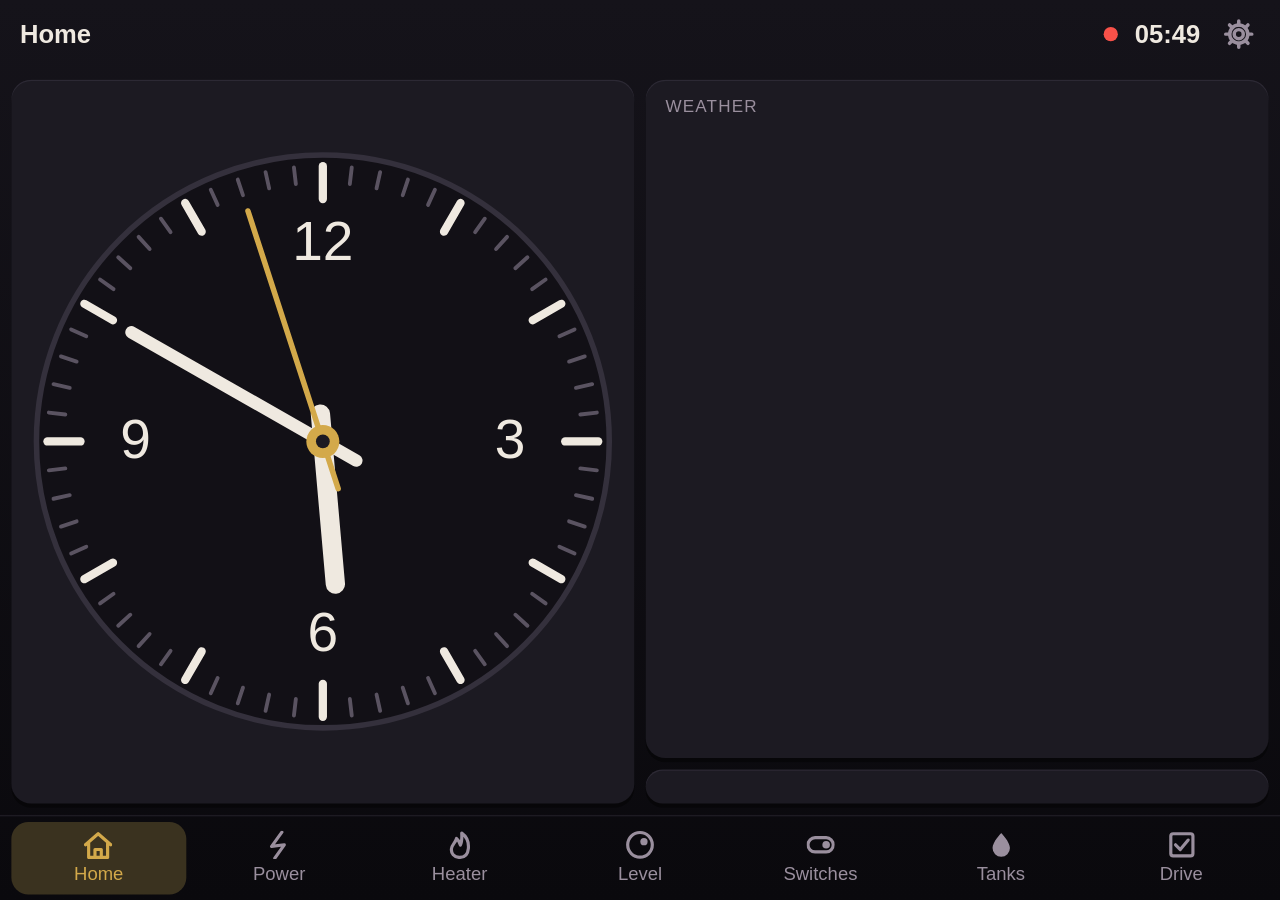
==== commit bc574c97: "Starter battery: its charge from the resting voltage The hub works out the starter battery's charge " ====
--- a/static/app.html
+++ b/static/app.html
@@ -777,6 +777,28 @@
   $("flow").innerHTML = s;
 }
 function flowSpeed(w){ return 52 / Math.max(0.35, Math.min(2.4, 160 / Math.max(w, 6))); }
+// The starter battery's charge, as display/ui.py starter_sub words it: from
+// the hub's reading of the resting voltage (main.py _starter_status). Where a
+// report has no reading of its own, worked out here from the same chart.
+const STARTER_CHART = [[11.63, 0], [11.70, 10], [11.81, 20], [11.96, 30], [12.11, 40], [12.23, 50],
+                       [12.41, 60], [12.51, 70], [12.65, 80], [12.78, 90], [12.89, 100]];
+function starterSoc(v){
+  if(v == null) return null;
+  if(v <= STARTER_CHART[0][0]) return 0;
+  for(let i = 1; i < STARTER_CHART.length; i++){
+    const [v0, p0] = STARTER_CHART[i - 1], [v1, p1] = STARTER_CHART[i];
+    if(v <= v1) return Math.round(p0 + (p1 - p0) * (v - v0) / (v1 - v0));
+  }
+  return 100;
+}
+function starterSub(st, rok, engine, v){
+  if(!rok) return "Offline";
+  if(engine) return "Engine running";
+  st = st || (v == null ? {} : v >= 13.0 ? {state: "charging"} : {state: "settling", soc: starterSoc(v)});
+  if(st.state === "charging") return "Charging";
+  if(st.soc == null) return "Resting";
+  return st.state === "settling" ? "About " + st.soc + "%" : st.soc + "% charge";
+}
 function setNode(id, on, col, v, sub){
   const g = $("n-" + id); g.querySelector(".nic").style.stroke = on ? col : "#9a8f9e";
   g.querySelector(".nt").style.fill = on ? "#efe9e0" : "#9a8f9e";
@@ -799,7 +821,7 @@
   setNode("alt", alt > 0.5 || engine, "#39d3c3", rok ? W(alt) : "–", !rok ? "Offline" : alt > 0.5 ? (r.alt_a || 0).toFixed(1) + " A" : engine ? "Engine on" : "Engine off");
   setNode("mains", mains > 0.5, "#58a6ff", vok ? W(mains) : "–", vok ? (v.current || 0).toFixed(1) + " A" : (v.stale ? "Unplugged" : "Offline"));
   setNode("load", (load || 0) > 0.5, "#d29922", load != null ? W(load) : "–", load != null ? (der.load_a || 0).toFixed(1) + " A" : "");
-  setNode("starter", engine, "#58a6ff", rok ? (r.alt_v || 0).toFixed(1) + " V" : "–", !rok ? "Offline" : engine ? "Engine running" : "Resting");
+  setNode("starter", engine, "#58a6ff", rok ? (r.alt_v || 0).toFixed(1) + " V" : "–", starterSub(d.starter, rok, engine, r.alt_v));
   setEdge("solar", solar, "#3fb950", "#2b6e36"); setEdge("alt", alt, "#3fb950", "#2b6e36"); setEdge("mains", mains, "#3fb950", "#2b6e36");
   setEdge("load", load || 0, "#d29922", "#7a5a17"); setEdge("starter", engine ? 1 : 0, "#58a6ff", "#355f8f");
   const soc = bok ? d.soc : null, pct = Math.max(0, Math.min(100, soc || 0)), col = pct > 50 ? "#3fb950" : pct > 20 ? "#d29922" : "#f85149";
